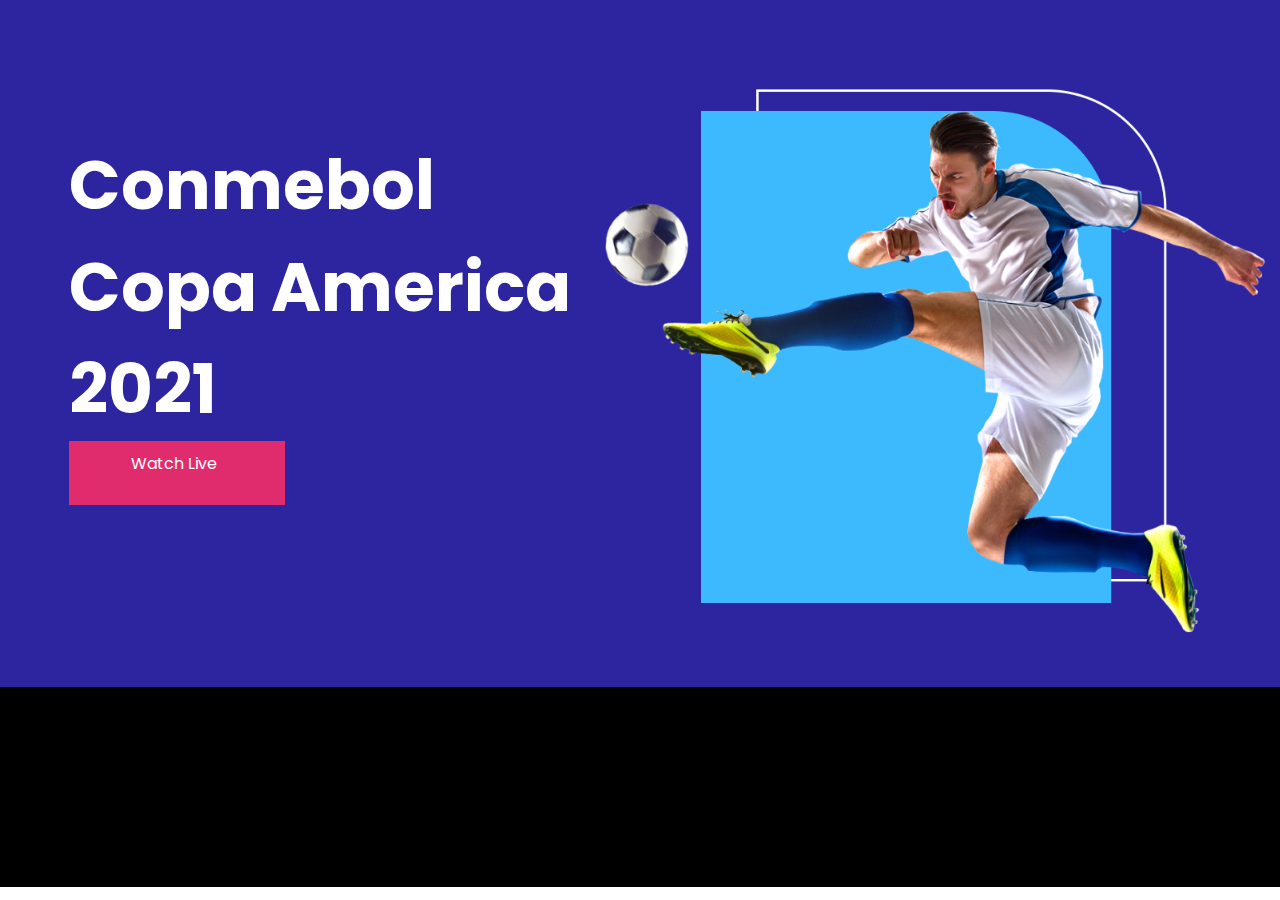
==== index.html @ 32e61357 "Header Section Completed" ====
<!DOCTYPE html>
<html lang="en">

<head>
    <meta charset="UTF-8">
    <meta http-equiv="X-UA-Compatible" content="IE=edge">
    <meta name="viewport" content="width=device-width, initial-scale=1.0">
    <title>Document</title>
    <!------------------------ 
        Link for Google Fonts
     -------------------------->
    <link rel="preconnect" href="https://fonts.googleapis.com">
    <link rel="preconnect" href="https://fonts.gstatic.com" crossorigin>
    <link href="https://fonts.googleapis.com/css2?family=Poppins:wght@500&display=swap" rel="stylesheet">

    <!---------------------------- 
        Link for Font Awsome
     ----------------------------->
    <link rel="stylesheet" href="https://cdnjs.cloudflare.com/ajax/libs/font-awesome/5.15.3/css/all.min.css"
        integrity="sha512-iBBXm8fW90+nuLcSKlbmrPcLa0OT92xO1BIsZ+ywDWZCvqsWgccV3gFoRBv0z+8dLJgyAHIhR35VZc2oM/gI1w=="
        crossorigin="anonymous" referrerpolicy="no-referrer" />

    <!---------------------------- 
        Link for CSS Style Sheet
     ----------------------------->
    <link rel="stylesheet" href="style.css">
</head>

<body>
    <!---------------------------- 
        Navbar Starts From Here
    ------------------------------->


    <!---------------------------- 
        Header Starts From Here
    ------------------------------->
    <header class="main-heading">
        <div class="container">
            <div>
                <h1 class="heading-title">Conmebol </h1>
                <h1 class="heading-title">Copa America</h1>
                <h1 class="heading-title">2021</h1>
                <div class="button">
                    <a href="#">Watch Live </a>
                    <span><i class="fas fa-arrow-right"></i></span>
                </div>
            </div>
            <div>
                <img class="heading-image" src="images/banner.png" alt="Page heading photo">
            </div>
        </div>
    </header>

    <div class="test"></div>


    <!------------------------------- 
        Card Section Starts From Here
    --------------------------------->


    <!----------------------------------- 
        Highlits Section Starts From Here
    ------------------------------------->

    <!-------------------------------------- 
        Point Table Section Starts From Here
    ---------------------------------------->

    <!-------------------------------------- 
        Gallery Section Starts From Here
    ---------------------------------------->

    <!-------------------------- 
        Footer Starts From Here
    ---------------------------->

</body>

</html>
---- style.css ----
/* --------------------------------
Common Style Part Starts From Here
--------------------------------- */
*{
    margin: 0px;
    padding: 0px;
}
body{
    font-family: 'Poppins', sans-serif;
}

/*-------------------------- 
Navbar Starts From Here
----------------------------*/


/*-------------------------- 
Header Starts From Here
----------------------------*/
.main-heading{
    background-color: #2D25A0;
    padding-top: 135px;
}

.main-heading:hover .container img{
    transform: scale(1.2);
    transition: transform 5s ease-in-out 0.2s;

}


.container{
    height: 552px;
    width: 1143px;
    margin: 0 auto;
    display: flex;
    justify-content: space-between;
}

.heading-title{
    font-size: 68px;
    font-weight: 700;
    color: white;
}

.button{
    height: 44px;
    width: 168px;
    background-color: #E02C6D;
    color: white;
    padding: 10px 24px 10px 24px;
    text-align: center;
}

.button > a {
    text-decoration: none;
    font-size: 16px;
    color:white;
    margin-right: 5px;
}

.button:hover{
    border: 2px solid white;
}

.button > span {
    color:white;
}

.heading-image{
    width: 556px;
    height: 456px;
}

.test{
    width: 1158;
    height: 200px;
    background-color: black;

}


/*----------------------------- 
Card Section Starts From Here
------------------------------*/


/*--------------------------------- 
Highlits Section Starts From Here
----------------------------------*/

/*------------------------------------ 
Point Table Section Starts From Here
-------------------------------------*/

/*------------------------------------ 
Gallery Section Starts From Here
-------------------------------------*/

/*------------------------ 
Footer Starts From Here
-------------------------*/
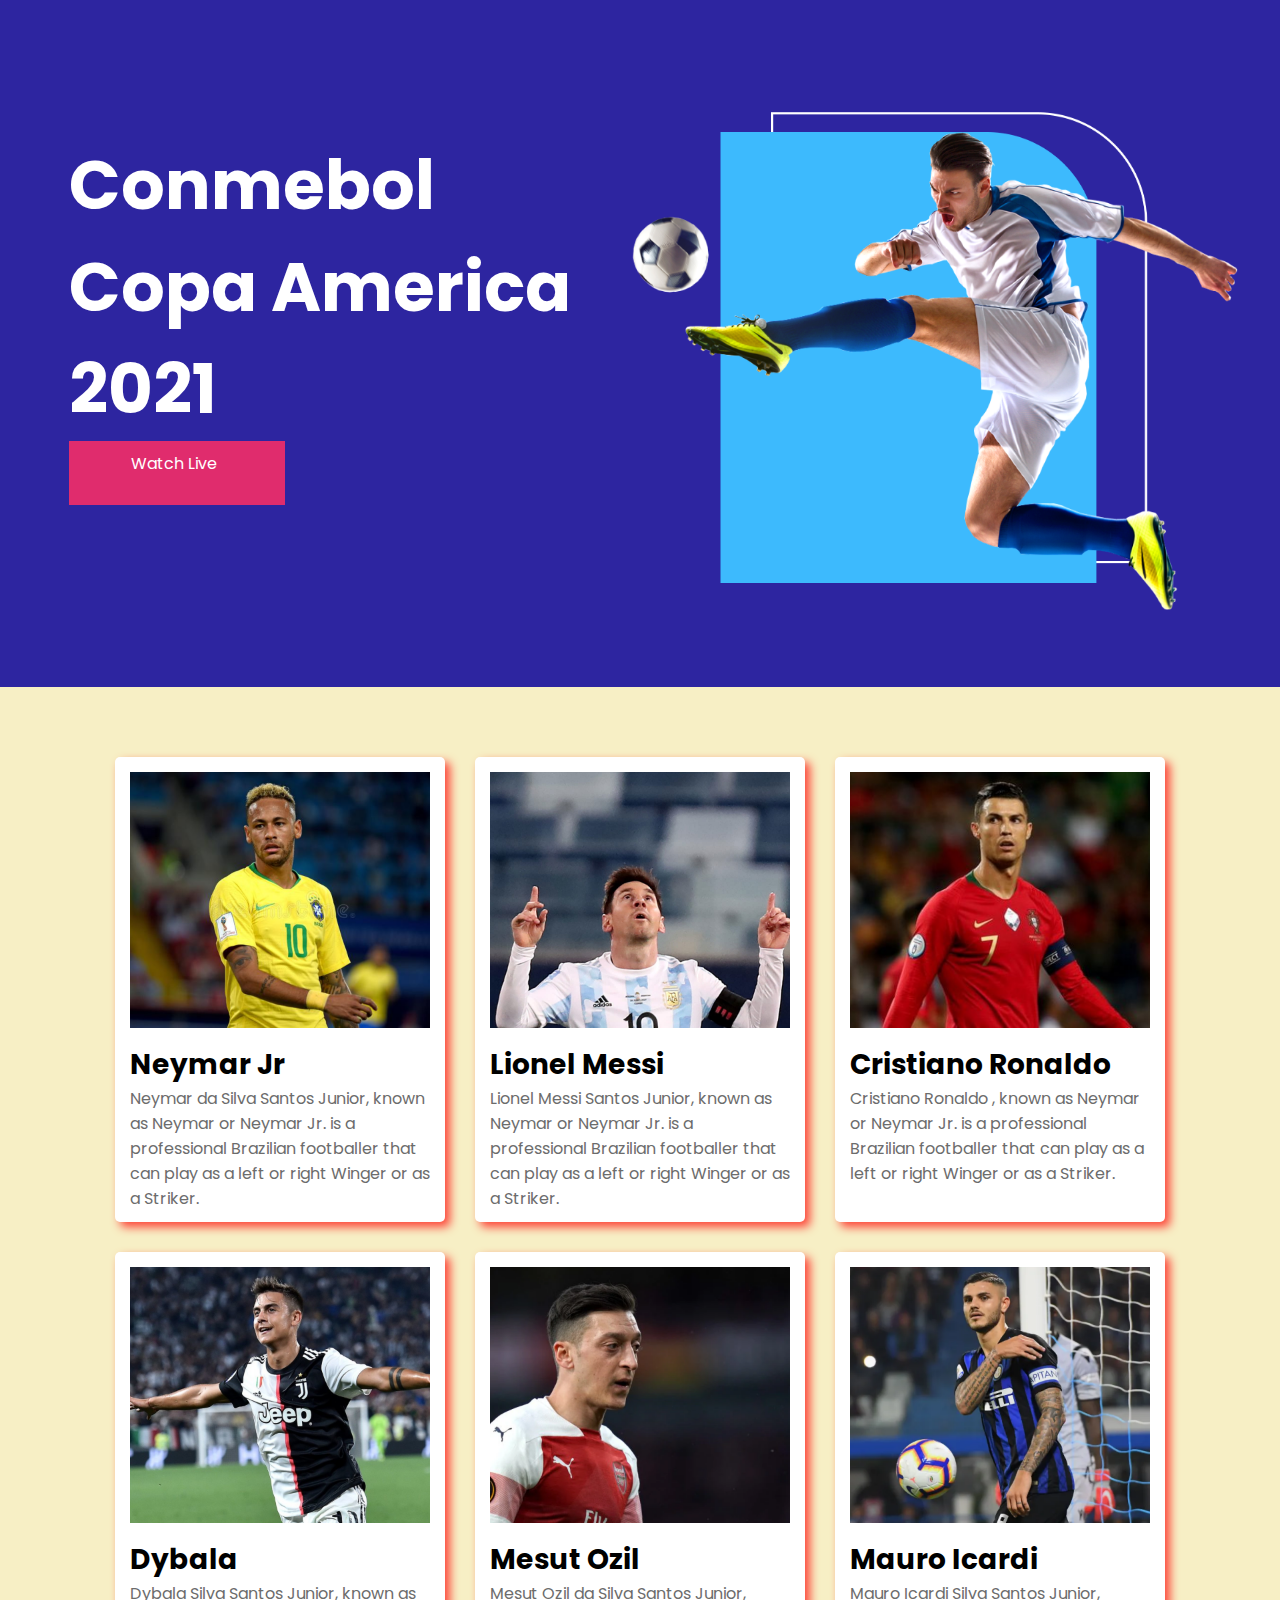
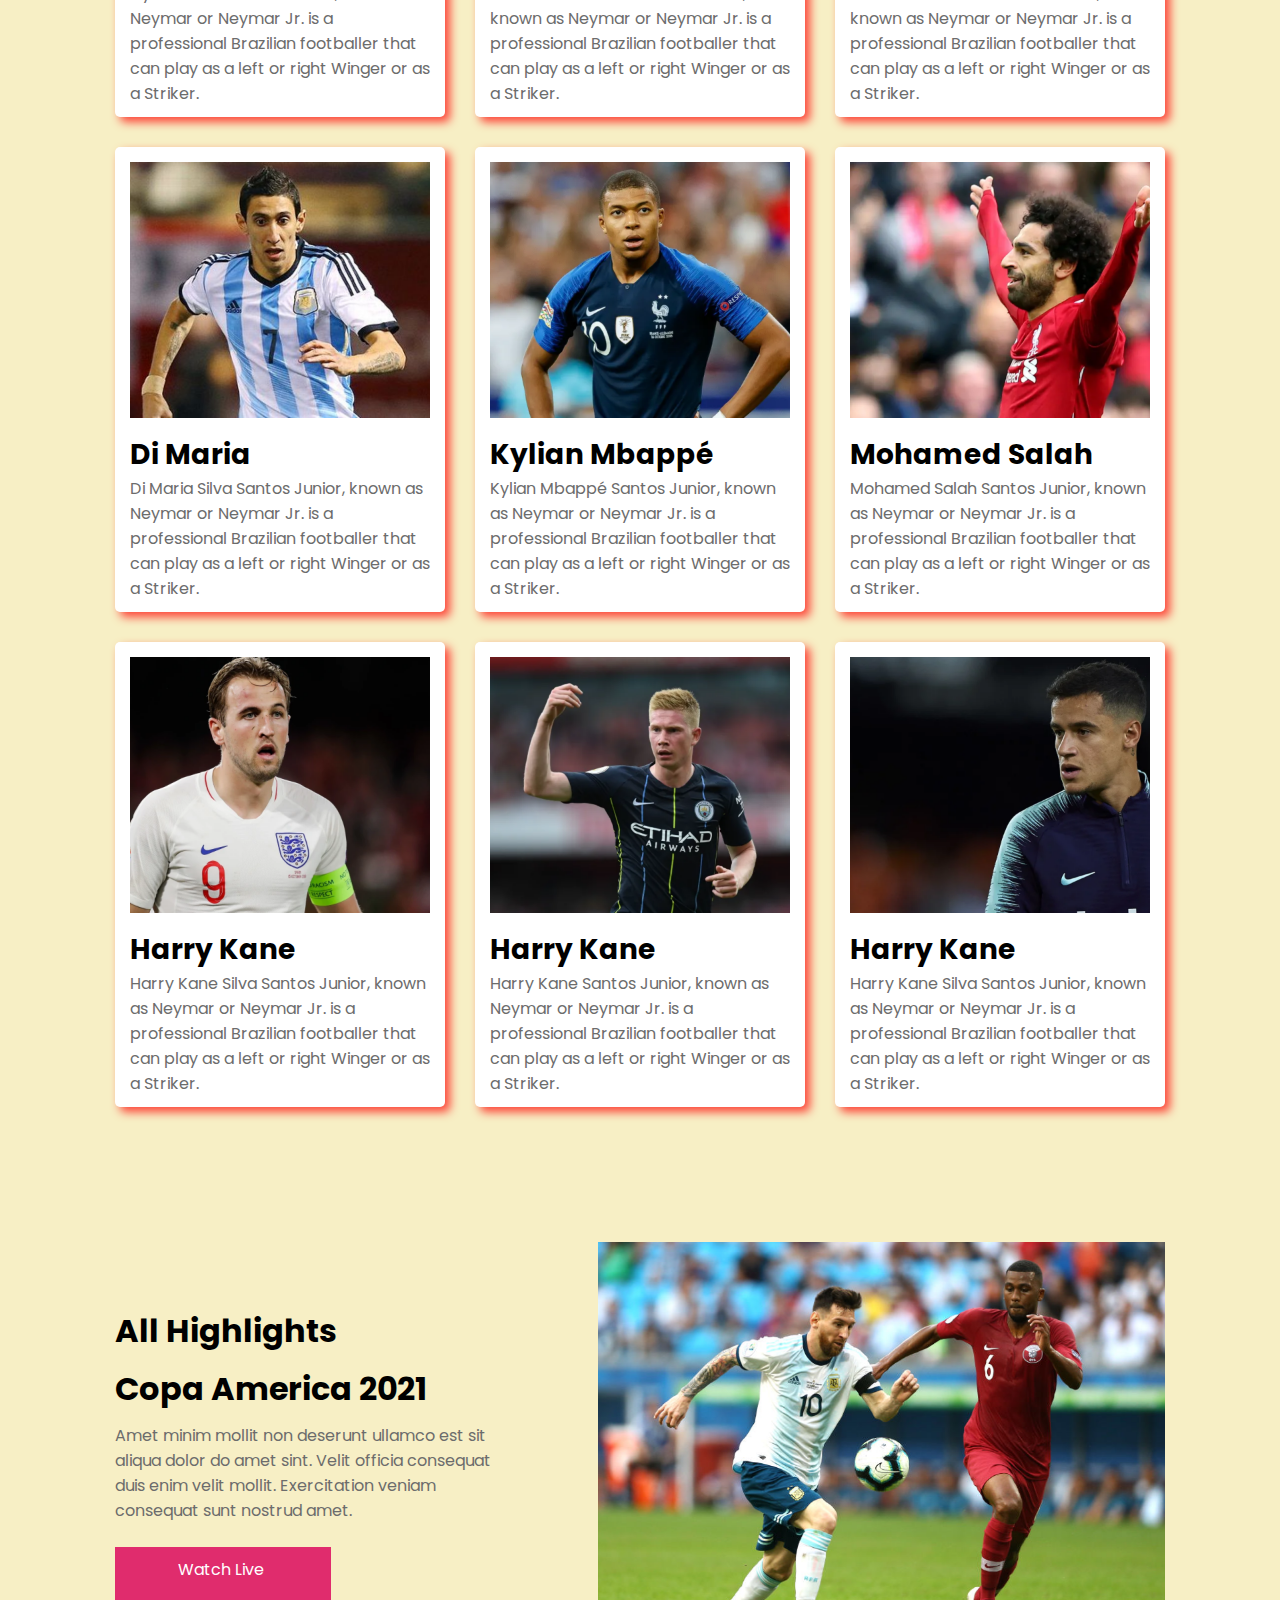
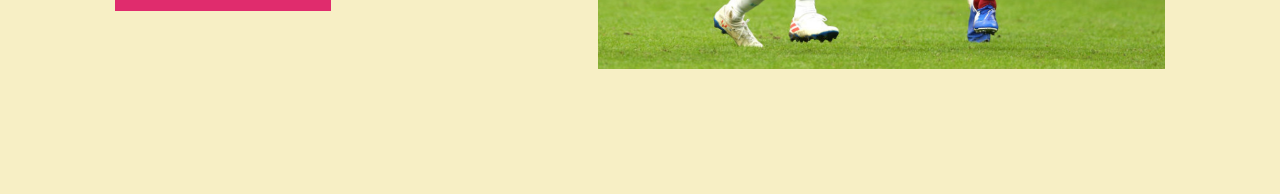
==== commit e08ceb59: "highlights section completed" ====
--- a/index.html
+++ b/index.html
@@ -58,20 +58,166 @@
     <!------------------------------- 
         Card Section Starts From Here
     --------------------------------->
-
-
-    <!----------------------------------- 
-        Highlits Section Starts From Here
-    ------------------------------------->
-
-    <!-------------------------------------- 
+    <Main>
+        <section class="cards">
+            <div class="single-card">
+                <img class="player-iamge" src="images/players/player-1.png" alt="">
+                <article class="palyer-info">
+                    <h2 class="player-name">Neymar Jr</h2>
+                    <p class="player-review"> Neymar da Silva Santos Junior, known as Neymar or Neymar Jr. is a
+                        professional Brazilian footballer that can play as a left or right Winger or as a Striker.</p>
+                </article>
+            </div>
+
+
+            <div class="single-card">
+                <img class="player-iamge" src="images/players/player-2.png" alt="">
+                <article class="palyer-info">
+                    <h2 class="player-name">Lionel Messi </h2>
+                    <p class="player-review"> Lionel Messi Santos Junior, known as Neymar or Neymar Jr. is a
+                        professional Brazilian footballer that can play as a left or right Winger or as a Striker.</p>
+                </article>
+            </div>
+
+
+            <div class="single-card">
+                <img class="player-iamge" src="images/players/player-3.png" alt="">
+                <article class="palyer-info">
+                    <h2 class="player-name">Cristiano Ronaldo </h2>
+                    <p class="player-review"> Cristiano Ronaldo
+                        , known as Neymar or Neymar Jr. is a
+                        professional Brazilian footballer that can play as a left or right Winger or as a Striker.</p>
+                </article>
+            </div>
+
+
+            <div class="single-card">
+                <img class="player-iamge" src="images/players/player-4.png" alt="">
+                <article class="palyer-info">
+                    <h2 class="player-name">Dybala</h2>
+                    <p class="player-review"> Dybala Silva Santos Junior, known as Neymar or Neymar Jr. is a
+                        professional Brazilian footballer that can play as a left or right Winger or as a Striker.</p>
+                </article>
+            </div>
+
+
+            <div class="single-card">
+                <img class="player-iamge" src="images/players/player-5.png" alt="">
+                <article class="palyer-info">
+                    <h2 class="player-name">Mesut Ozil </h2>
+                    <p class="player-review"> Mesut Ozil da Silva Santos Junior, known as Neymar or Neymar Jr. is a
+                        professional Brazilian footballer that can play as a left or right Winger or as a Striker.</p>
+                </article>
+            </div>
+
+
+            <div class="single-card">
+                <img class="player-iamge" src="images/players/player-6.png" alt="">
+                <article class="palyer-info">
+                    <h2 class="player-name">Mauro Icardi </h2>
+                    <p class="player-review"> Mauro Icardi Silva Santos Junior, known as Neymar or Neymar Jr. is a
+                        professional Brazilian footballer that can play as a left or right Winger or as a Striker.</p>
+                </article>
+            </div>
+
+
+            <div class="single-card">
+                <img class="player-iamge" src="images/players/player-7.png" alt="">
+                <article class="palyer-info">
+                    <h2 class="player-name">Di Maria</h2>
+                    <p class="player-review"> Di Maria Silva Santos Junior, known as Neymar or Neymar Jr. is a
+                        professional Brazilian footballer that can play as a left or right Winger or as a Striker.</p>
+                </article>
+            </div>
+
+
+            <div class="single-card">
+                <img class="player-iamge" src="images/players/player-8.png" alt="">
+                <article class="palyer-info">
+                    <h2 class="player-name">Kylian Mbappé </h2>
+                    <p class="player-review"> Kylian Mbappé
+                        Santos Junior, known as Neymar or Neymar Jr. is a
+                        professional Brazilian footballer that can play as a left or right Winger or as a Striker.</p>
+                </article>
+            </div>
+
+
+            <div class="single-card">
+                <img class="player-iamge" src="images/players/player-9.png" alt="">
+                <article class="palyer-info">
+                    <h2 class="player-name">Mohamed Salah</h2>
+                    <p class="player-review"> Mohamed Salah Santos Junior, known as Neymar or Neymar Jr. is a
+                        professional Brazilian footballer that can play as a left or right Winger or as a Striker.</p>
+                </article>
+            </div>
+
+
+            <div class="single-card">
+                <img class="player-iamge" src="images/players/player-10.png" alt="">
+                <article class="palyer-info">
+                    <h2 class="player-name">Harry Kane</h2>
+                    <p class="player-review"> Harry Kane Silva Santos Junior, known as Neymar or Neymar Jr. is a
+                        professional Brazilian footballer that can play as a left or right Winger or as a Striker.</p>
+                </article>
+            </div>
+
+
+            <div class="single-card">
+                <img class="player-iamge" src="images/players/player-11.png" alt="">
+                <article class="palyer-info">
+                    <h2 class="player-name">Harry Kane</h2>
+                    <p class="player-review"> Harry Kane Santos Junior, known as Neymar or Neymar Jr. is a
+                        professional Brazilian footballer that can play as a left or right Winger or as a Striker.</p>
+                </article>
+            </div>
+
+
+            <div class="single-card">
+                <img class="player-iamge" src="images/players/player-12.png" alt="">
+                <article class="palyer-info">
+                    <h2 class="player-name">Harry Kane</h2>
+                    <p class="player-review"> Harry Kane Silva Santos Junior, known as Neymar or Neymar Jr. is a
+                        professional Brazilian footballer that can play as a left or right Winger or as a Striker.</p>
+                </article>
+            </div>
+        </section>
+
+        <!----------------------------------- 
+        Highlights Section Starts From Here
+        ------------------------------------->
+        <section class="highlights">
+
+            <div class="container-2">
+                <div>
+                    <div class="highlights-left">
+                        <h1 class="title-2 title">All Highlights </h1>
+                        <h1 class="title-2">Copa America 2021</h1>
+                        <p class="highlights-text">Amet minim mollit non deserunt ullamco est sit
+                            aliqua dolor do amet sint. Velit officia consequat
+                            duis enim velit mollit. Exercitation veniam
+                            consequat sunt nostrud amet.
+                        </p>
+                    </div>
+                    <div class="btn">
+                        <a href="#">Watch Live </a>
+                        <span><i class="fas fa-arrow-right"></i></span>
+                    </div>
+                </div>
+                <div>
+                    <img class="hightlights-image" src="images/match.png" alt="Page heading photo">
+                </div>
+            </div>
+        </section>
+
+        <!-------------------------------------- 
         Point Table Section Starts From Here
     ---------------------------------------->
 
-    <!-------------------------------------- 
+        <!-------------------------------------- 
         Gallery Section Starts From Here
     ---------------------------------------->
 
+    </Main>
     <!-------------------------- 
         Footer Starts From Here
     ---------------------------->
--- a/style.css
+++ b/style.css
@@ -7,6 +7,7 @@
 }
 body{
     font-family: 'Poppins', sans-serif;
+    background-color: #f7efc5;
 }
 
 /*-------------------------- 
@@ -20,14 +21,14 @@
 .main-heading{
     background-color: #2D25A0;
     padding-top: 135px;
+    margin-bottom: 70px;
 }
 
 .main-heading:hover .container img{
-    transform: scale(1.2);
-    transition: transform 5s ease-in-out 0.2s;
+    transform: scale(1.1);
+    transition: transform 3s ease-in-out 0.2s;
 
 }
-
 
 .container{
     height: 552px;
@@ -72,22 +73,110 @@
     height: 456px;
 }
 
-.test{
-    width: 1158;
-    height: 200px;
-    background-color: black;
-
-}
-
 
 /*----------------------------- 
 Card Section Starts From Here
 ------------------------------*/
+.cards{
+    width: 1050px;
+    margin: 0 auto;
+    display: grid;
+    grid-template-columns: 1fr 1fr 1fr;
+    grid-row-gap: 30px;
+    grid-column-gap: 30px;
+}
+
+.single-card{
+    width: 300px;
+    height: 435px;
+    padding:15px;
+    background-color: white;
+    border-radius: 5px;
+    box-shadow: 5px 5px 10px rgba(255, 0, 0, 0.719);
+    display: flex;
+    flex-direction: column;
+}
+
+/* .single-card:hover .single-card{
+    border: 1px solid red; */
+}
+.player-iamge{
+    width: 300px;
+    height: 256px;
+}
+
+.player-name{
+    font-weight: 700px;
+    font-size: 28px;
+    margin-top: 16px;
+    text-align: justify;
+}
+
+.palyer-info{
+    height: 160px;
+    width: 300px;
+}
+
+.player-review{
+    font-weight: 400px;
+    color: #6C6C6C;
+}
+
+/*--------------------------------- 
+Highlights Section Starts From Here
+----------------------------------*/
 
 
-/*--------------------------------- 
-Highlits Section Starts From Here
-----------------------------------*/
+.container-2{
+    padding-top: 135px;
+    height: 552px;
+    width: 1050px;
+    margin: 0 auto;
+    display: flex;
+    justify-content: space-between;
+}
+
+.highlights-left > h1 {
+    display:flex;
+    flex-direction: column;
+    font-weight: 700;
+    font-size: 48;
+    margin-bottom: 10px;
+}
+
+.title{
+    margin-top: 65px;
+}
+
+.highlights-text{
+    width: 384px;
+    margin-bottom: 20px;
+    margin-bottom: 24px;
+    color: #6C6C6C;
+    font-weight: 400px;
+
+}
+
+.btn{
+    height: 44px;
+    width: 168px;
+    background-color: #E02C6D;
+    color: white;
+    padding: 10px 24px 10px 24px;
+    text-align: center;
+}
+
+.btn > a {
+    text-decoration: none;
+    font-size: 16px;
+    color:white;
+    margin-right: 5px;
+}
+.hightlights-image {
+    width: 567px;
+    height: 427;
+}
+
 
 /*------------------------------------ 
 Point Table Section Starts From Here
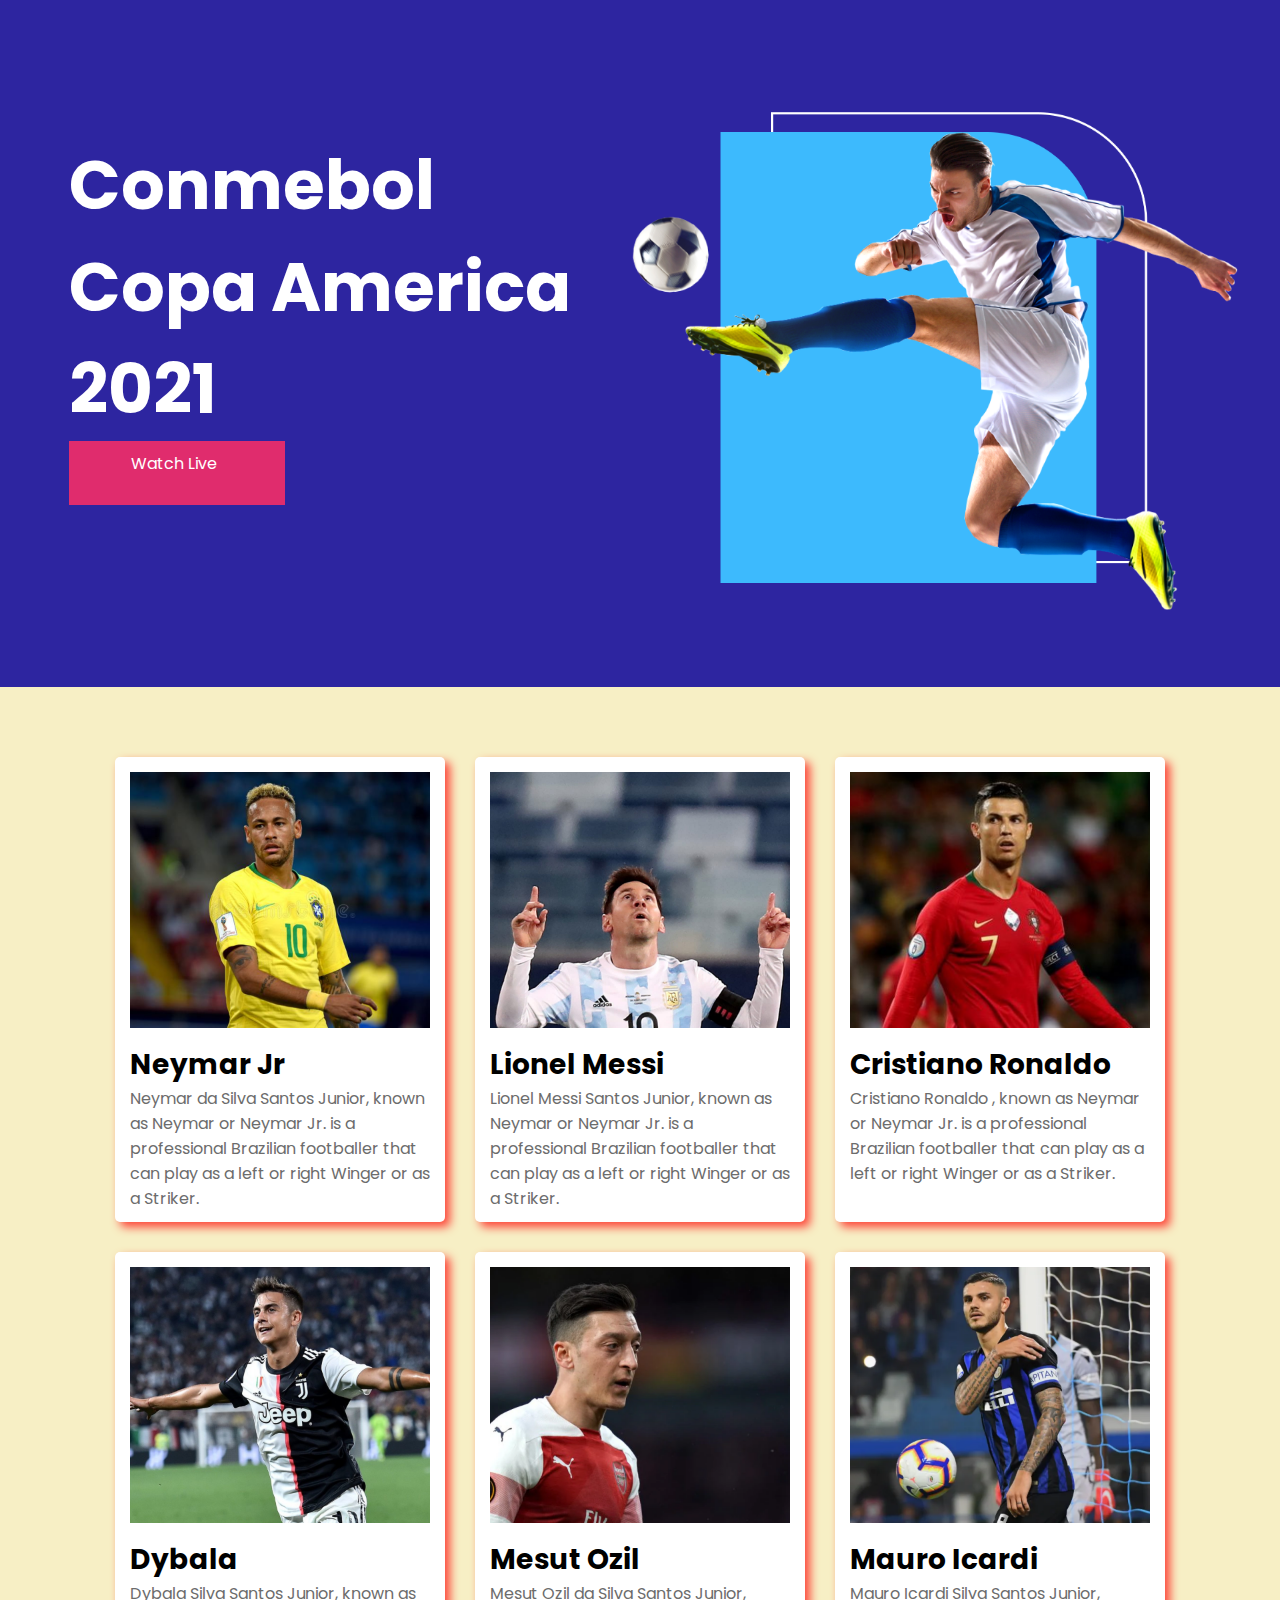
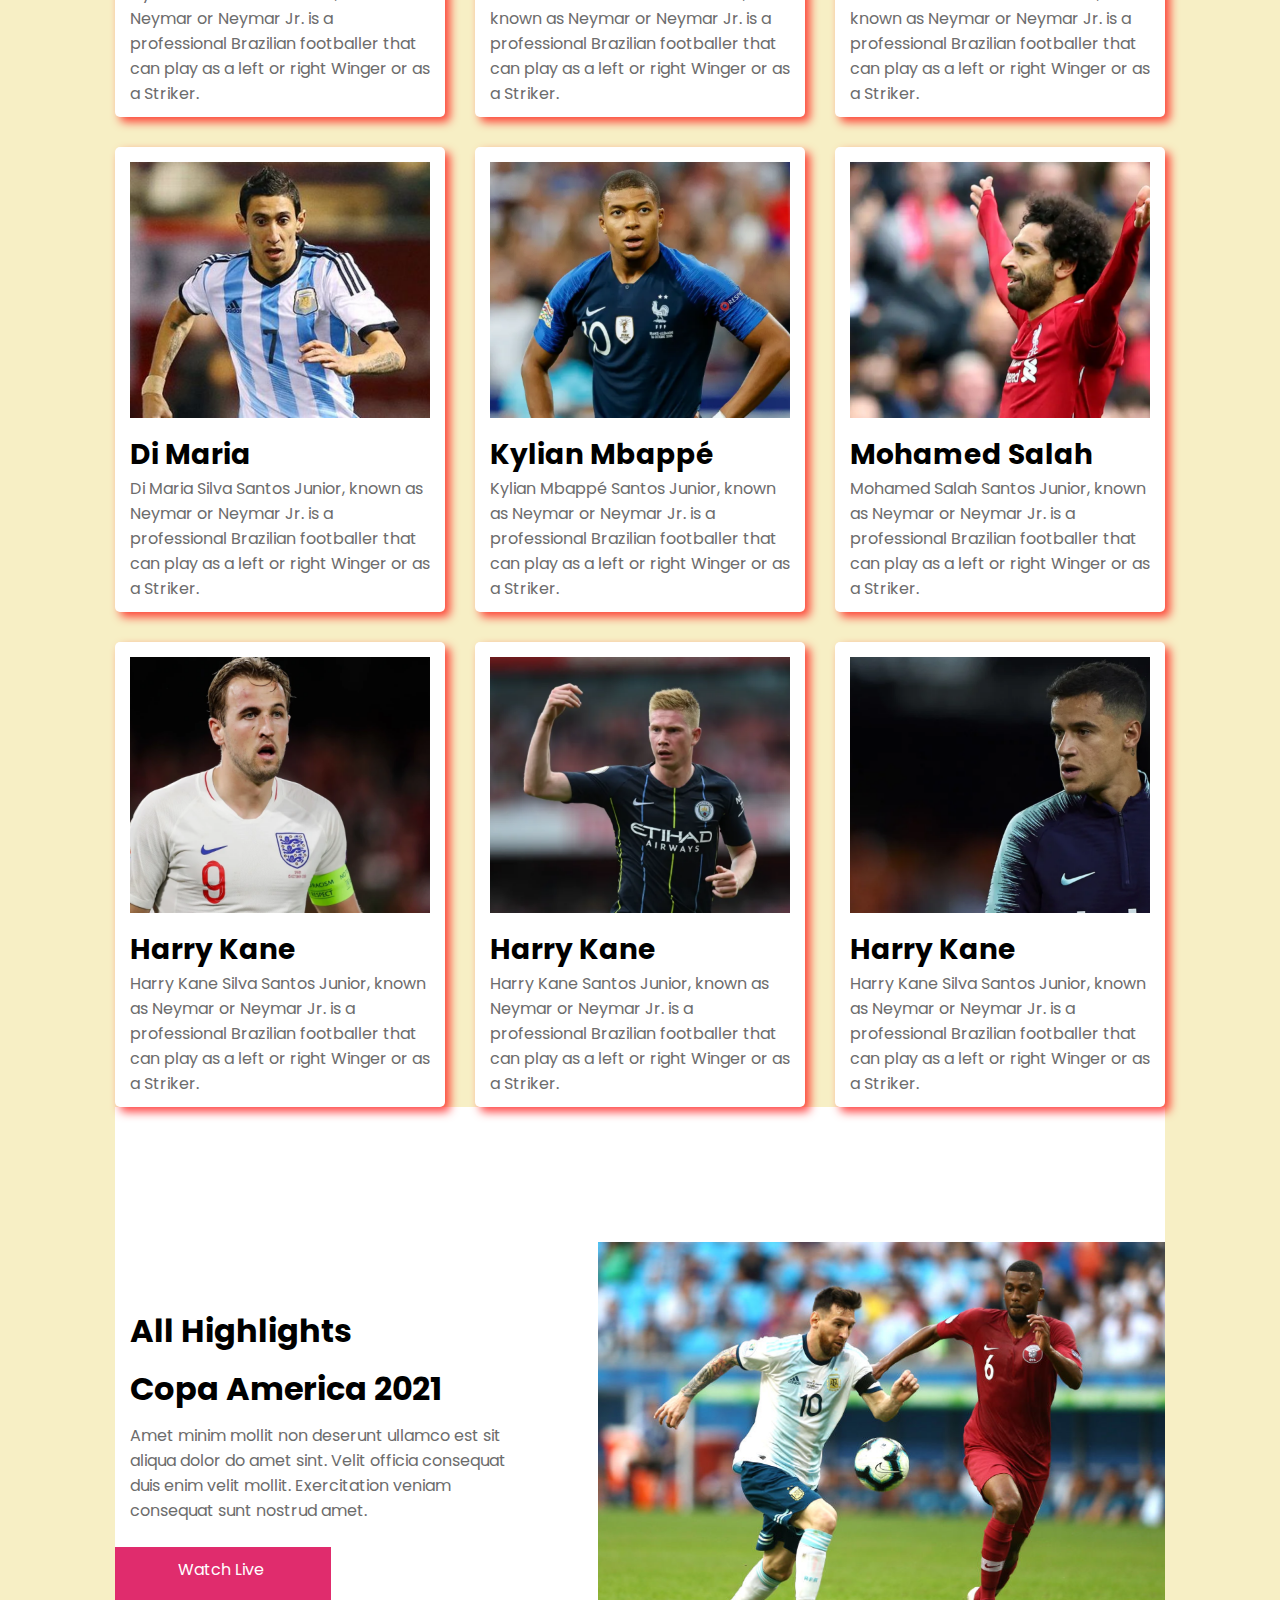
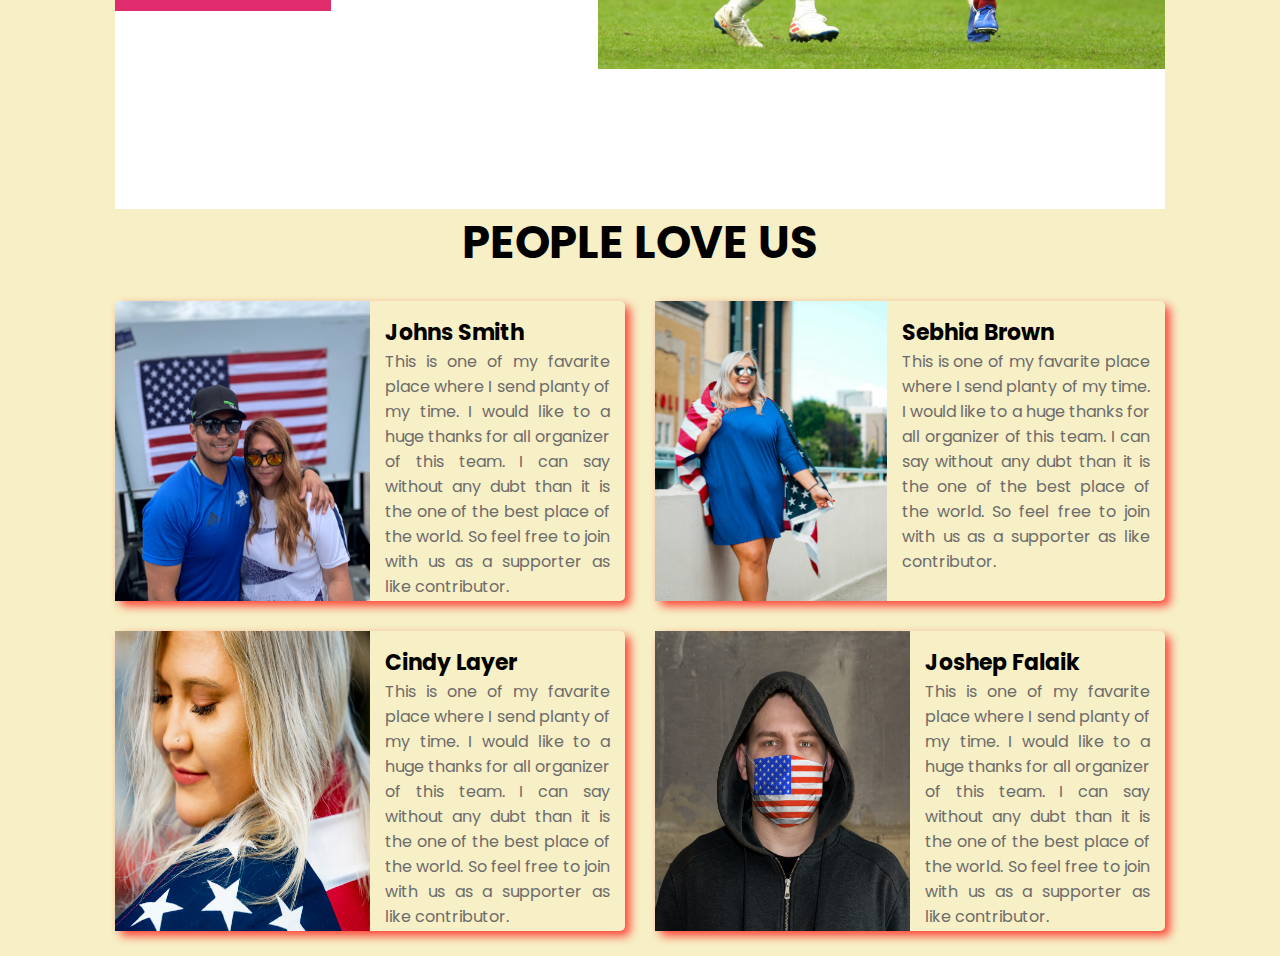
==== commit b96ba0b4: "Basic part completed" ====
--- a/index.html
+++ b/index.html
@@ -210,12 +210,69 @@
         </section>
 
         <!-------------------------------------- 
-        Point Table Section Starts From Here
-    ---------------------------------------->
+        Testimonial Section Starts From Here
+        ---------------------------------------->
+        <header>
+            <h1 class="meet">PEOPLE LOVE US</h1>
+        </header>
+
+        <section class="testimonial">
+            <div class="container-3">
+                <img src="images/testimonal/meet-1.jpg" alt="">
+                <div class="testi-info">
+                    <h1 class="testi-name">Johns Smith</h1>
+                    <p class="testi-about"> This is one of my favarite place where I send planty of my time. I would
+                        like to a huge thanks for all organizer of this team. I can say without any dubt than it is the
+                        one of the best place of the world. So feel free to join with us as a supporter as like
+                        contributor. </p>
+                </div>
+            </div>
+
+            <div class="container-3">
+                <img src="images/testimonal/meet-2.jpg" alt="">
+                <div class="testi-info">
+                    <h1 class="testi-name">Sebhia Brown</h1>
+                    <p class="testi-about"> This is one of my favarite place where I send planty of my time. I would
+                        like to a huge thanks for all organizer of this team. I can say without any dubt than it is the
+                        one of the best place of the world. So feel free to join with us as a supporter as like
+                        contributor. </p>
+                </div>
+            </div>
+
+            <div class="container-3">
+                <img src="images/testimonal/meet-3.jpg" alt="">
+                <div class="testi-info">
+                    <h1 class="testi-name">Cindy Layer</h1>
+                    <p class="testi-about"> This is one of my favarite place where I send planty of my time. I would
+                        like to a huge thanks for all organizer of this team. I can say without any dubt than it is the
+                        one of the best place of the world. So feel free to join with us as a supporter as like
+                        contributor. </p>
+                </div>
+            </div>
+
+            <div class="container-3">
+                <img src="images/testimonal/meet-4.jpg" alt="">
+                <div class="testi-info">
+                    <h1 class="testi-name">Joshep Falaik</h1>
+                    <p class="testi-about"> This is one of my favarite place where I send planty of my time. I would
+                        like to a huge thanks for all organizer of this team. I can say without any dubt than it is the
+                        one of the best place of the world. So feel free to join with us as a supporter as like
+                        contributor. </p>
+                </div>
+            </div>
+        </section>
+
 
         <!-------------------------------------- 
         Gallery Section Starts From Here
-    ---------------------------------------->
+        ---------------------------------------->
+        <section class="gallery">
+            <div>
+                <img src="" alt="">
+            </div>
+        </section>
+
+
 
     </Main>
     <!-------------------------- 
--- a/style.css
+++ b/style.css
@@ -129,13 +129,17 @@
 
 .container-2{
     padding-top: 135px;
-    height: 552px;
     width: 1050px;
+    height: 567px;
     margin: 0 auto;
     display: flex;
     justify-content: space-between;
-}
-
+    background-color: white;
+}
+
+.highlights-left {
+    padding-left:15px;
+}
 .highlights-left > h1 {
     display:flex;
     flex-direction: column;
@@ -179,8 +183,57 @@
 
 
 /*------------------------------------ 
-Point Table Section Starts From Here
+Testimonial Section Starts From Here
 -------------------------------------*/
+
+.testimonial{
+    display: grid;
+    grid-template-columns: 1fr 1fr;
+    grid-row-gap: 30px;
+    grid-column-gap: 30px;
+    width: 1050px;
+    margin: 0 auto;
+}
+
+.meet{
+    font-size: 45px;
+    font-weight: 700;
+    padding-bottom: 24px;
+    text-align: center;
+}
+
+.container-3{
+    width: 510px;
+    height: 300px;
+    display: flex;
+    /* background-color: white; */
+    border-radius: 5px;
+    box-shadow: 5px 5px 10px rgba(255, 0, 0, 0.719);
+}
+
+.container-3 > img{
+    width: 255px;
+    height: 300px;
+}
+
+.testi-name{
+    font-size: 22px;
+    font-weight: 700;
+}
+
+.testi-info{
+    margin-left:15px;
+    margin-top: 15px;
+    padding-right: 15px;
+    overflow: hidden;
+}
+
+.testi-about{
+    font-size:16px;
+    color: #6C6C6C;
+    text-align: justify;
+
+}
 
 /*------------------------------------ 
 Gallery Section Starts From Here
@@ -190,3 +243,4 @@
 Footer Starts From Here
 -------------------------*/
 
+
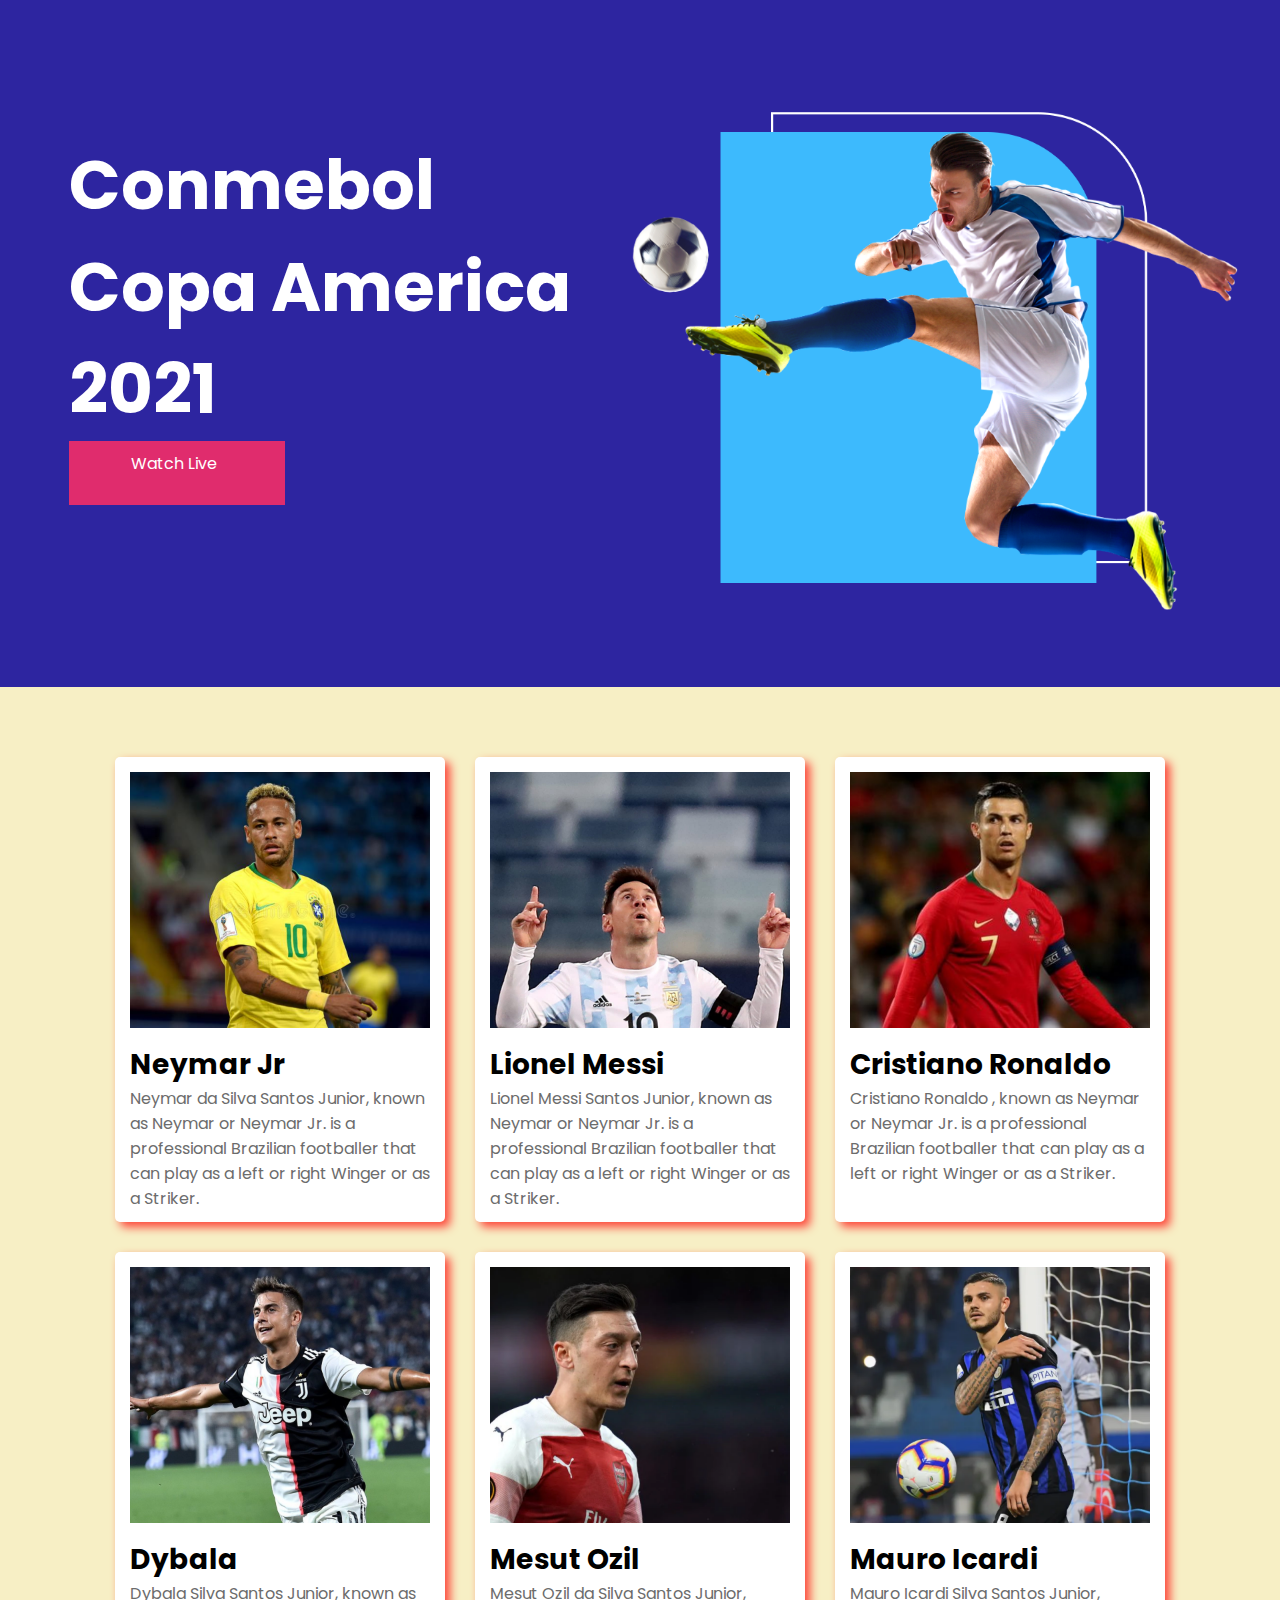
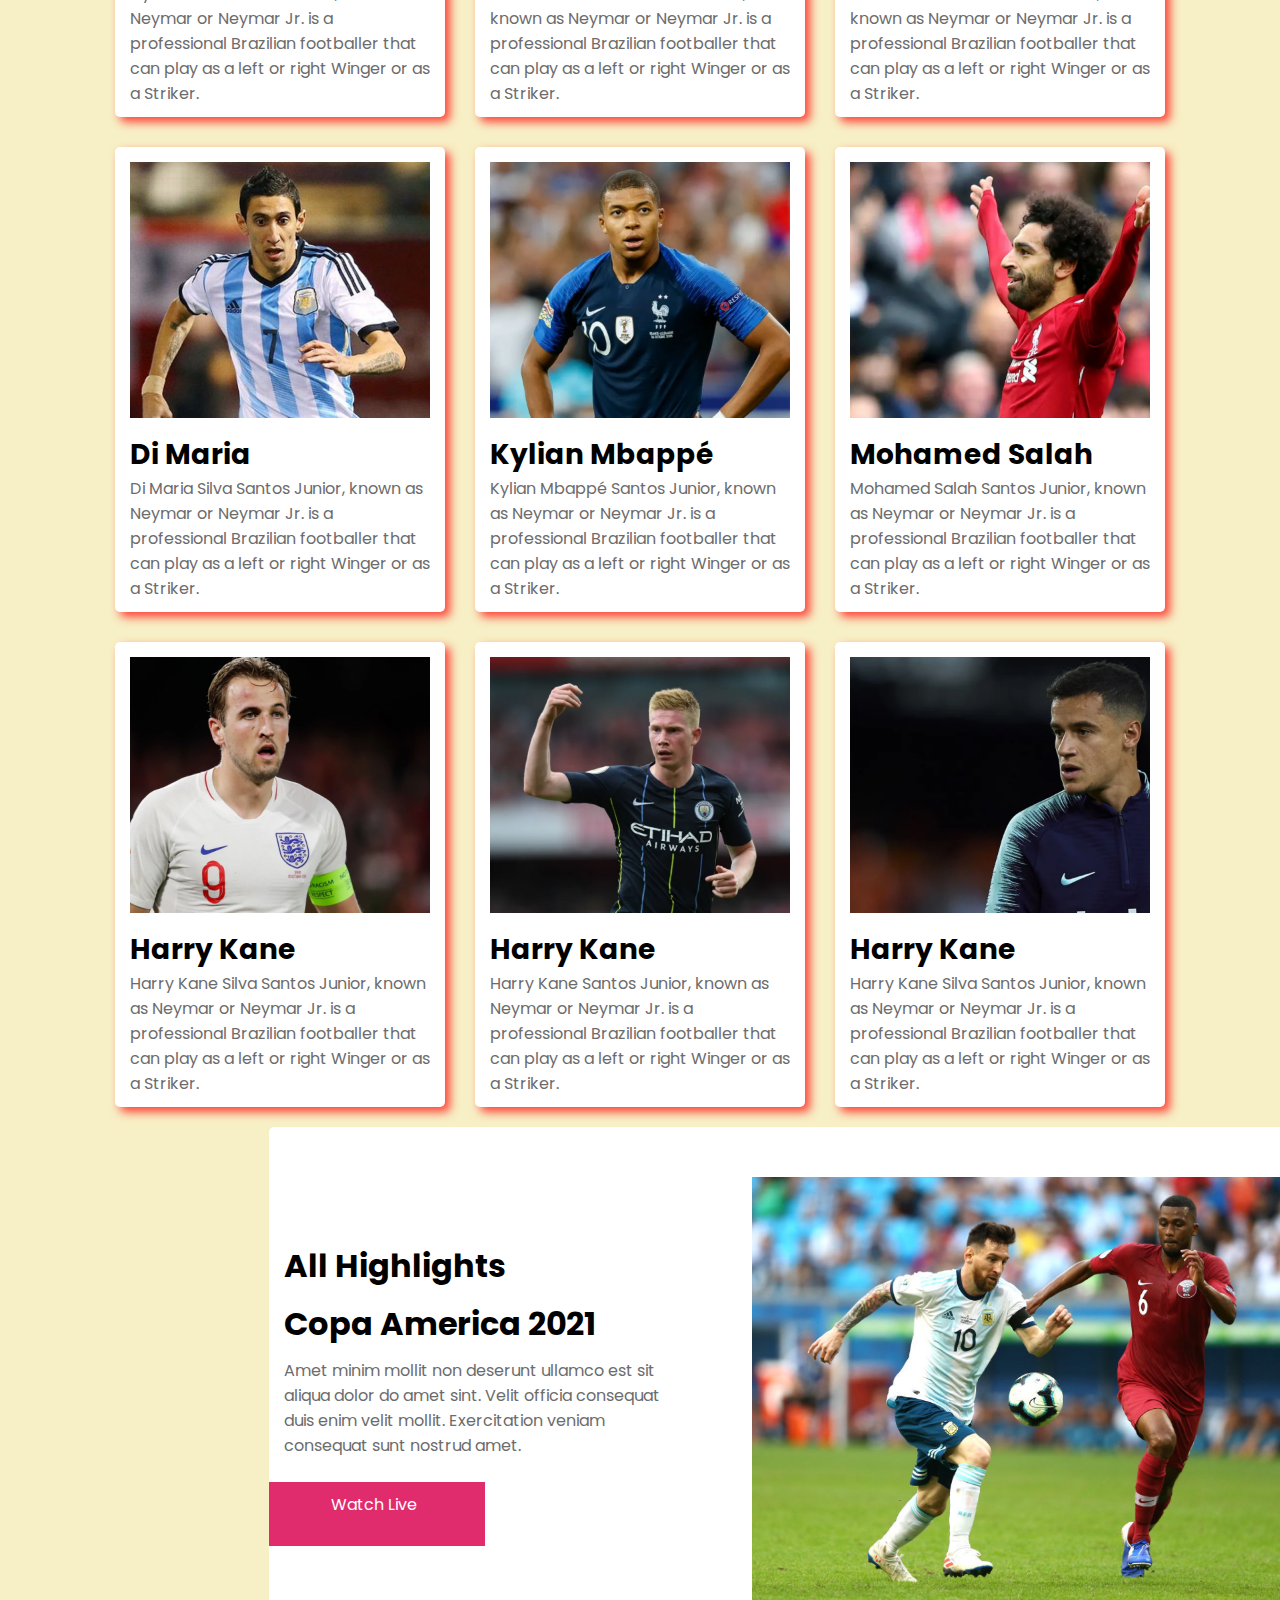
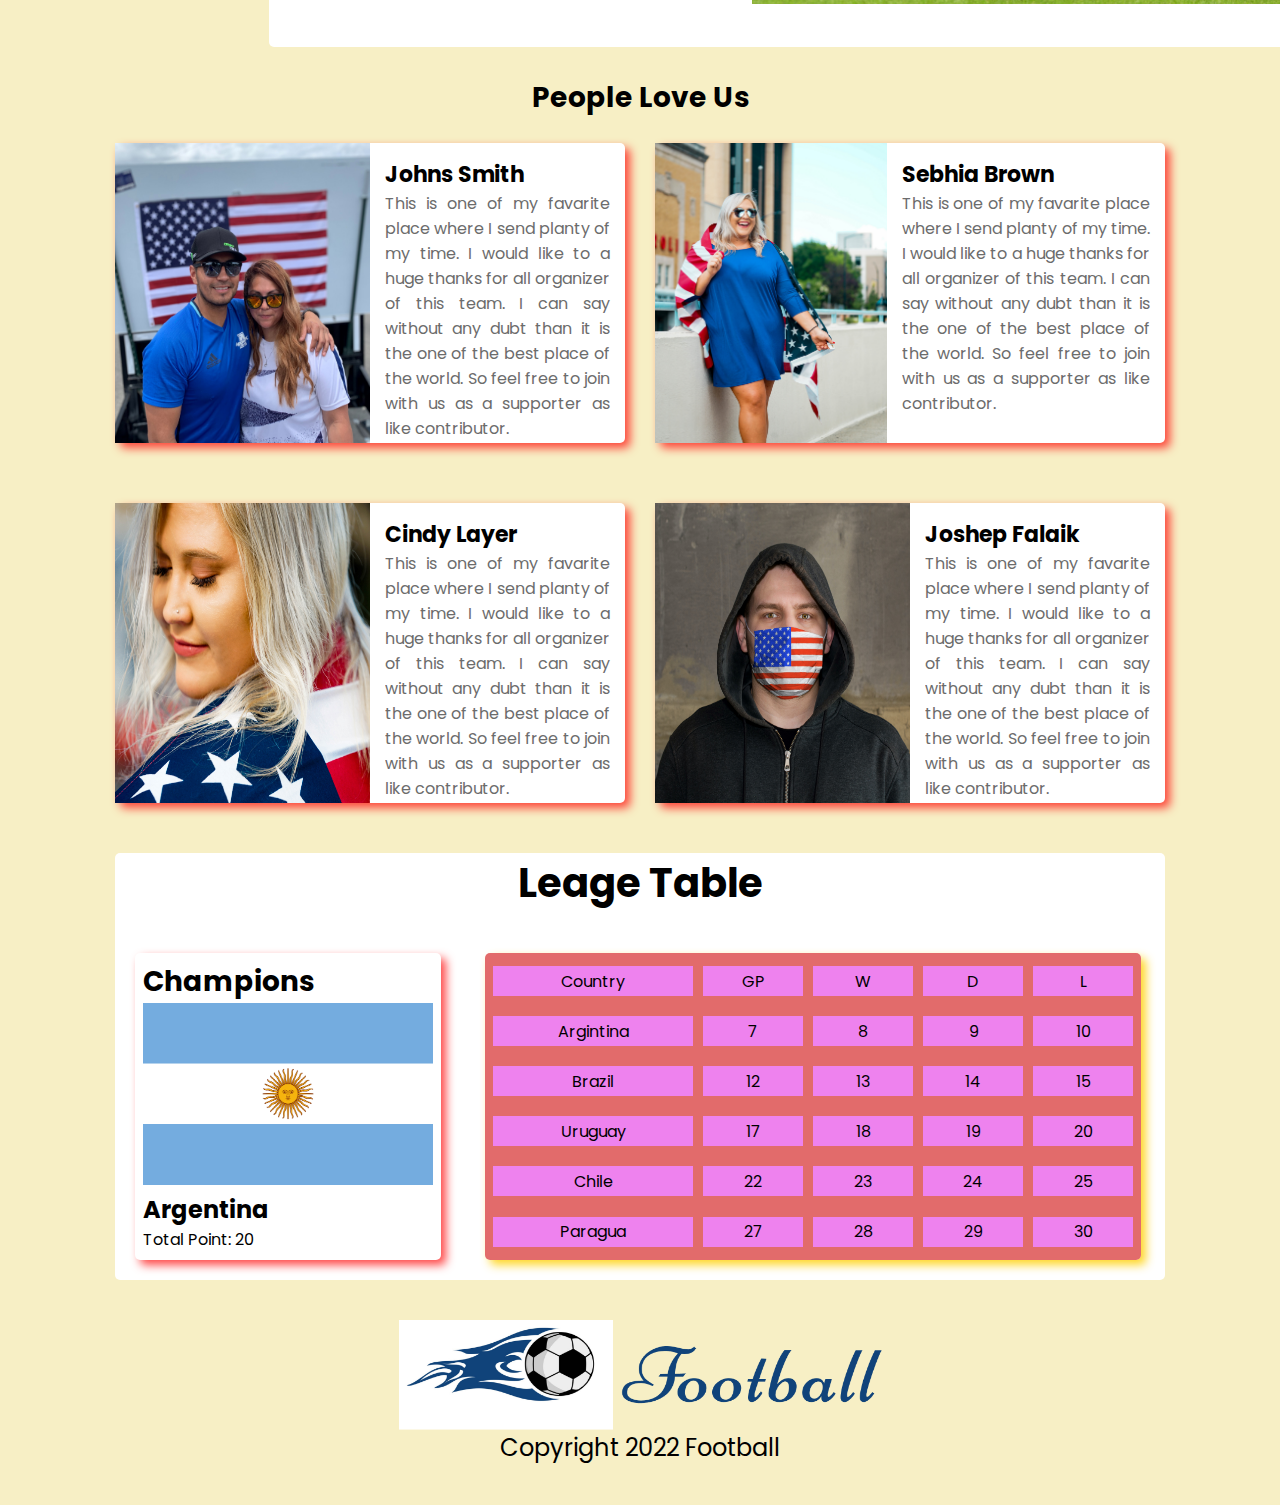
==== commit 0ef719a9: "80% done" ====
--- a/index.html
+++ b/index.html
@@ -186,7 +186,6 @@
         Highlights Section Starts From Here
         ------------------------------------->
         <section class="highlights">
-
             <div class="container-2">
                 <div>
                     <div class="highlights-left">
@@ -213,7 +212,7 @@
         Testimonial Section Starts From Here
         ---------------------------------------->
         <header>
-            <h1 class="meet">PEOPLE LOVE US</h1>
+            <h1 class="meet">People Love Us</h1>
         </header>
 
         <section class="testimonial">
@@ -264,21 +263,128 @@
 
 
         <!-------------------------------------- 
-        Gallery Section Starts From Here
+        Point Table Section Starts From Here
         ---------------------------------------->
         <section class="gallery">
-            <div>
-                <img src="" alt="">
+            <h1 class="section-hading-4"> Leage Table </h1>
+            <div class="last-grid">
+                <div class="winner">
+                    <h1 class="winner-1"> Champions</h1>
+                    <img class="flag" src="images/flag.png" alt="">
+                    <h2 class="c-name">Argentina</h2>
+                    <p class="point"> Total Point: 20 </p>
+                </div>
+
+                <div class="point-table">
+                    <div class="point-table-value">
+                        <P class="value"> Country </P>
+                    </div>
+                    <div class="point-table-value">
+                        <P class="value"> GP</P>
+                    </div>
+                    <div class="point-table-value">
+                        <P class="value"> W </P>
+                    </div>
+                    <div class="point-table-value">
+                        <P class="value"> D</P>
+                    </div>
+                    <div class="point-table-value">
+                        <P class="value"> L </P>
+                    </div>
+                    <div class="point-table-value">
+                        <P class="value"> Argintina</P>
+                    </div>
+                    <div class="point-table-value">
+                        <P class="value">7 </P>
+                    </div>
+                    <div class="point-table-value">
+                        <P class="value">8 </P>
+                    </div>
+                    <div class="point-table-value">
+                        <P class="value">9 </P>
+                    </div>
+                    <div class="point-table-value">
+                        <P class="value">10 </P>
+                    </div>
+                    <div class="point-table-value">
+                        <P class="value"> Brazil </P>
+                    </div>
+                    <div class="point-table-value">
+                        <P class="value">12 </P>
+                    </div>
+                    <div class="point-table-value">
+                        <P class="value">13 </P>
+                    </div>
+                    <div class="point-table-value">
+                        <P class="value">14 </P>
+                    </div>
+                    <div class="point-table-value">
+                        <P class="value">15 </P>
+                    </div>
+                    <div class="point-table-value">
+                        <P class="value"> Uruguay </P>
+                    </div>
+                    <div class="point-table-value">
+                        <P class="value">17 </P>
+                    </div>
+                    <div class="point-table-value">
+                        <P class="value">18 </P>
+                    </div>
+                    <div class="point-table-value">
+                        <P class="value">19 </P>
+                    </div>
+                    <div class="point-table-value">
+                        <P class="value">20 </P>
+                    </div>
+                    <div class="point-table-value">
+                        <P class="value">Chile</P>
+                    </div>
+                    <div class="point-table-value">
+                        <P class="value"> 22</P>
+                    </div>
+                    <div class="point-table-value">
+                        <P class="value"> 23</P>
+                    </div>
+                    <div class="point-table-value">
+                        <P class="value"> 24</P>
+                    </div>
+                    <div class="point-table-value">
+                        <P class="value"> 25 </P>
+                    </div>
+                    <div class="point-table-value">
+                        <P class="value"> Paragua </P>
+                    </div>
+                    <div class="point-table-value">
+                        <P class="value"> 27 </P>
+                    </div>
+                    <div class="point-table-value">
+                        <P class="value"> 28 </P>
+                    </div>
+                    <div class="point-table-value">
+                        <P class="value">29 </P>
+                    </div>
+                    <div class="point-table-value">
+                        <P class="value"> 30 </P>
+                    </div>
+                </div>
             </div>
         </section>
-
-
-
     </Main>
     <!-------------------------- 
         Footer Starts From Here
     ---------------------------->
 
+    <footer class="main-footer">
+        <img src="images/Logo.png" alt="">
+        <div class="socila-media-icon">
+            <i class="fab fa-instagram-square"></i>
+            <i class="fab fa-facebook-square"></i>
+            <i class="fab fa-whatsapp-square"></i>
+            <i class="fab fa-youtube"></i>
+            <i class="fab fa-pinterest-square"></i>
+        </div>
+        <p class="Copy-right">Copyright <span><i class="far fa-copyright"></i></span> 2022 Football</p>
+    </footer>
 </body>
 
 </html>--- a/style.css
+++ b/style.css
@@ -23,13 +23,10 @@
     padding-top: 135px;
     margin-bottom: 70px;
 }
-
 .main-heading:hover .container img{
     transform: scale(1.1);
     transition: transform 3s ease-in-out 0.2s;
-
-}
-
+}
 .container{
     height: 552px;
     width: 1143px;
@@ -37,13 +34,11 @@
     display: flex;
     justify-content: space-between;
 }
-
 .heading-title{
     font-size: 68px;
     font-weight: 700;
     color: white;
 }
-
 .button{
     height: 44px;
     width: 168px;
@@ -52,27 +47,22 @@
     padding: 10px 24px 10px 24px;
     text-align: center;
 }
-
 .button > a {
     text-decoration: none;
     font-size: 16px;
     color:white;
     margin-right: 5px;
 }
-
 .button:hover{
     border: 2px solid white;
 }
-
 .button > span {
     color:white;
 }
-
 .heading-image{
     width: 556px;
     height: 456px;
 }
-
 
 /*----------------------------- 
 Card Section Starts From Here
@@ -85,7 +75,6 @@
     grid-row-gap: 30px;
     grid-column-gap: 30px;
 }
-
 .single-card{
     width: 300px;
     height: 435px;
@@ -96,7 +85,6 @@
     display: flex;
     flex-direction: column;
 }
-
 /* .single-card:hover .single-card{
     border: 1px solid red; */
 }
@@ -104,39 +92,34 @@
     width: 300px;
     height: 256px;
 }
-
 .player-name{
     font-weight: 700px;
     font-size: 28px;
     margin-top: 16px;
     text-align: justify;
 }
-
 .palyer-info{
     height: 160px;
     width: 300px;
 }
-
 .player-review{
     font-weight: 400px;
     color: #6C6C6C;
 }
-
 /*--------------------------------- 
 Highlights Section Starts From Here
 ----------------------------------*/
-
-
 .container-2{
-    padding-top: 135px;
+    margin-top: 20px;
+    padding-top: 50px;
     width: 1050px;
-    height: 567px;
-    margin: 0 auto;
+    height: 470px;
+    margin-left: 21%;
     display: flex;
     justify-content: space-between;
     background-color: white;
-}
-
+    border-radius: 5px;
+}
 .highlights-left {
     padding-left:15px;
 }
@@ -147,20 +130,16 @@
     font-size: 48;
     margin-bottom: 10px;
 }
-
 .title{
     margin-top: 65px;
 }
-
 .highlights-text{
     width: 384px;
     margin-bottom: 20px;
     margin-bottom: 24px;
     color: #6C6C6C;
     font-weight: 400px;
-
-}
-
+}
 .btn{
     height: 44px;
     width: 168px;
@@ -169,7 +148,6 @@
     padding: 10px 24px 10px 24px;
     text-align: center;
 }
-
 .btn > a {
     text-decoration: none;
     font-size: 16px;
@@ -181,11 +159,9 @@
     height: 427;
 }
 
-
 /*------------------------------------ 
 Testimonial Section Starts From Here
 -------------------------------------*/
-
 .testimonial{
     display: grid;
     grid-template-columns: 1fr 1fr;
@@ -194,53 +170,184 @@
     width: 1050px;
     margin: 0 auto;
 }
-
 .meet{
-    font-size: 45px;
+    margin-top: 30px;
+    font-size: 28px;
     font-weight: 700;
     padding-bottom: 24px;
     text-align: center;
 }
-
 .container-3{
     width: 510px;
     height: 300px;
     display: flex;
-    /* background-color: white; */
+    background-color: white;
     border-radius: 5px;
     box-shadow: 5px 5px 10px rgba(255, 0, 0, 0.719);
-}
-
+    margin-bottom: 30px;
+}
 .container-3 > img{
     width: 255px;
     height: 300px;
 }
-
 .testi-name{
     font-size: 22px;
     font-weight: 700;
 }
-
 .testi-info{
     margin-left:15px;
     margin-top: 15px;
     padding-right: 15px;
     overflow: hidden;
 }
-
 .testi-about{
     font-size:16px;
     color: #6C6C6C;
     text-align: justify;
-
 }
 
 /*------------------------------------ 
-Gallery Section Starts From Here
+Point table Section Starts From Here
 -------------------------------------*/
+.gallery {
+    width: 1050px;
+    background-color: white;
+    margin: 0 auto;
+    justify-content: space-between;
+    border-radius: 5px;
+}
+.section-hading-4 {
+    font-size: 40px;
+    font-weight: 700;
+    margin: 20px;
+    text-align: center;
+}
+.last-grid{
+    display: grid;
+    grid-template-columns: 1fr 2fr;
+}
+.winner{
+    width: 290px;
+    hight:auto;
+    padding: 8px;
+    margin:20px;
+    border-radius: 5px;
+    box-shadow: 5px 5px 10px rgba(255, 0, 0, 0.719);
+}
+.winner h1{
+    font-size: 28px;
+    font-weight: bold;
+}
+.winner p{
+    font-size: 16px;
+}
+.flag{
+    width: inherit;
+    padding-right: 15px;
+}
+.point-table{
+    width: 640px;
+    height: auto;
+    display: grid;
+    grid-template-columns: 2fr 1fr 1fr 1fr 1fr;
+    grid-column-gap: 10px;
+    grid-row-gap: 10px;
+    background-color:rgba(218, 64, 64, 0.774);
+    margin:20px;
+    padding: 8px;
+    align-items: center;
+    border-radius: 5px;
+    box-shadow: 5px 5px 10px rgba(255, 208, 0, 0.849);
+}
+.point-table-value{
+    display: flex;
+    justify-content: center;
+    align-items: center;
+    height: 30px;
+    background-color: violet;
+}
+.value{
+font-size: 16px;
+}
 
 /*------------------------ 
 Footer Starts From Here
 -------------------------*/
-
-
+.main-footer{
+    margin: 40px;
+    display: flex;
+    flex-direction: column;
+    align-items: center;
+}
+.main-footer img{
+    width: 483px;
+    height: 110px;
+}
+.socila-media-icon {
+    color: #2e4694;
+    font-size: 45px;
+    font-weight: bold;
+}
+.main-footer p{
+    font-size: 24px;
+}
+
+/*---------------------------------- 
+Mobile Responsive Starts From Here
+-----------------------------------*/
+
+@media only screen and (max-width: 688px) {
+    .container {
+        width: 100%;
+        flex-wrap: wrap;
+        height: auto;
+    }
+    .heading-image{
+        margin-top: 50px;
+    }
+    .cards{
+        width: 100%;
+        grid-template-columns: 1fr;
+        justify-items: center;
+    }
+    .container-2{
+        width: 100%;
+        /* flex-wrap: wrap; */
+        margin-top: 20px;
+        padding-top: 50px;
+        height: auto;
+        display: grid;
+        grid-template-columns: 1fr 1fr;
+        justify-items: center;
+        /* flex-direction: column;
+        justify-content: center; */
+    }
+    .hightlights-image {
+        width: 90%;
+        height: auto;
+        margin-top: 30px;
+    }
+    .testimonial{
+        width: 100%;
+        grid-template-columns: 1fr;
+        justify-items: center;
+    }
+
+    .last-grid{
+        width: 100%;
+        grid-template-columns: 1fr;
+        justify-items: center;
+    }
+    .winner{
+        width: 290px;
+        hight:auto;
+        padding: 8px;
+        margin:20px;
+        border-radius: 5px;
+        box-shadow: 5px 5px 10px rgba(255, 0, 0, 0.719);
+    }
+    .gallery {
+        width: 100%;
+        height: auto;
+    }
+  }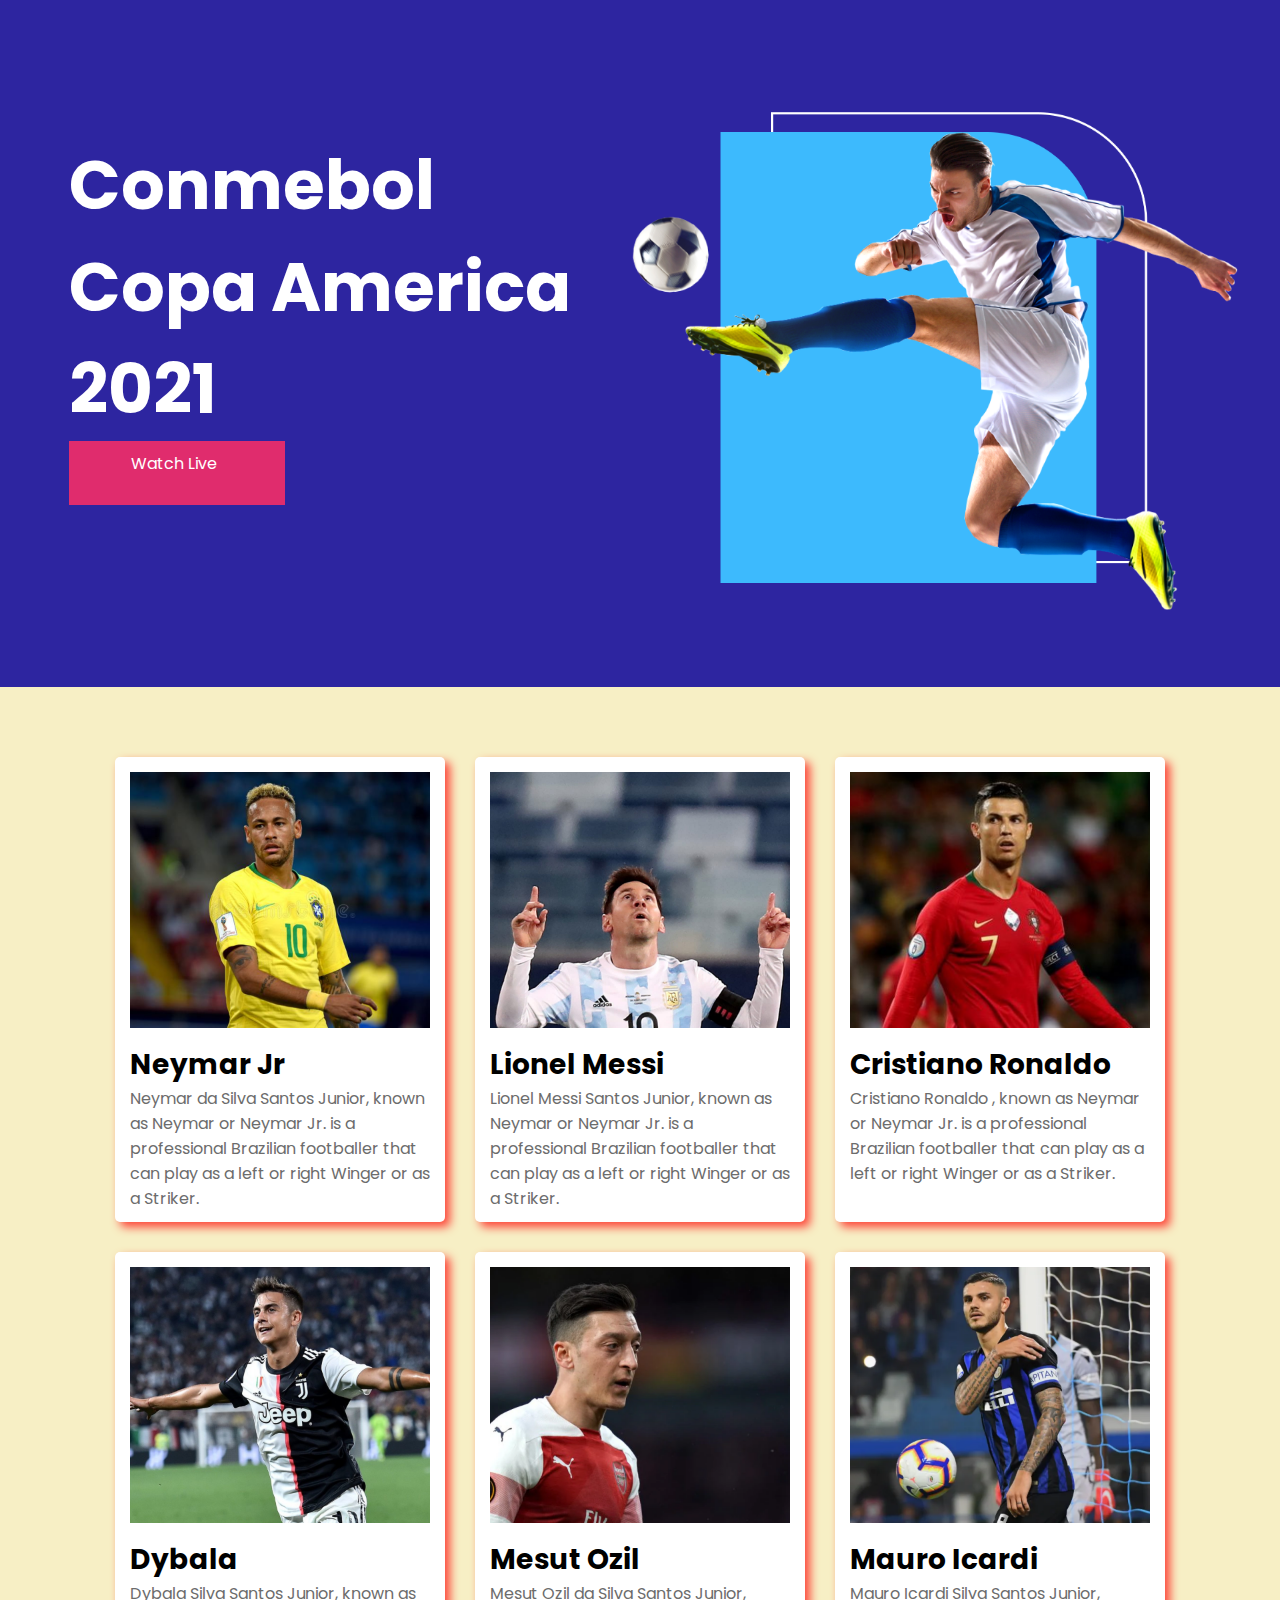
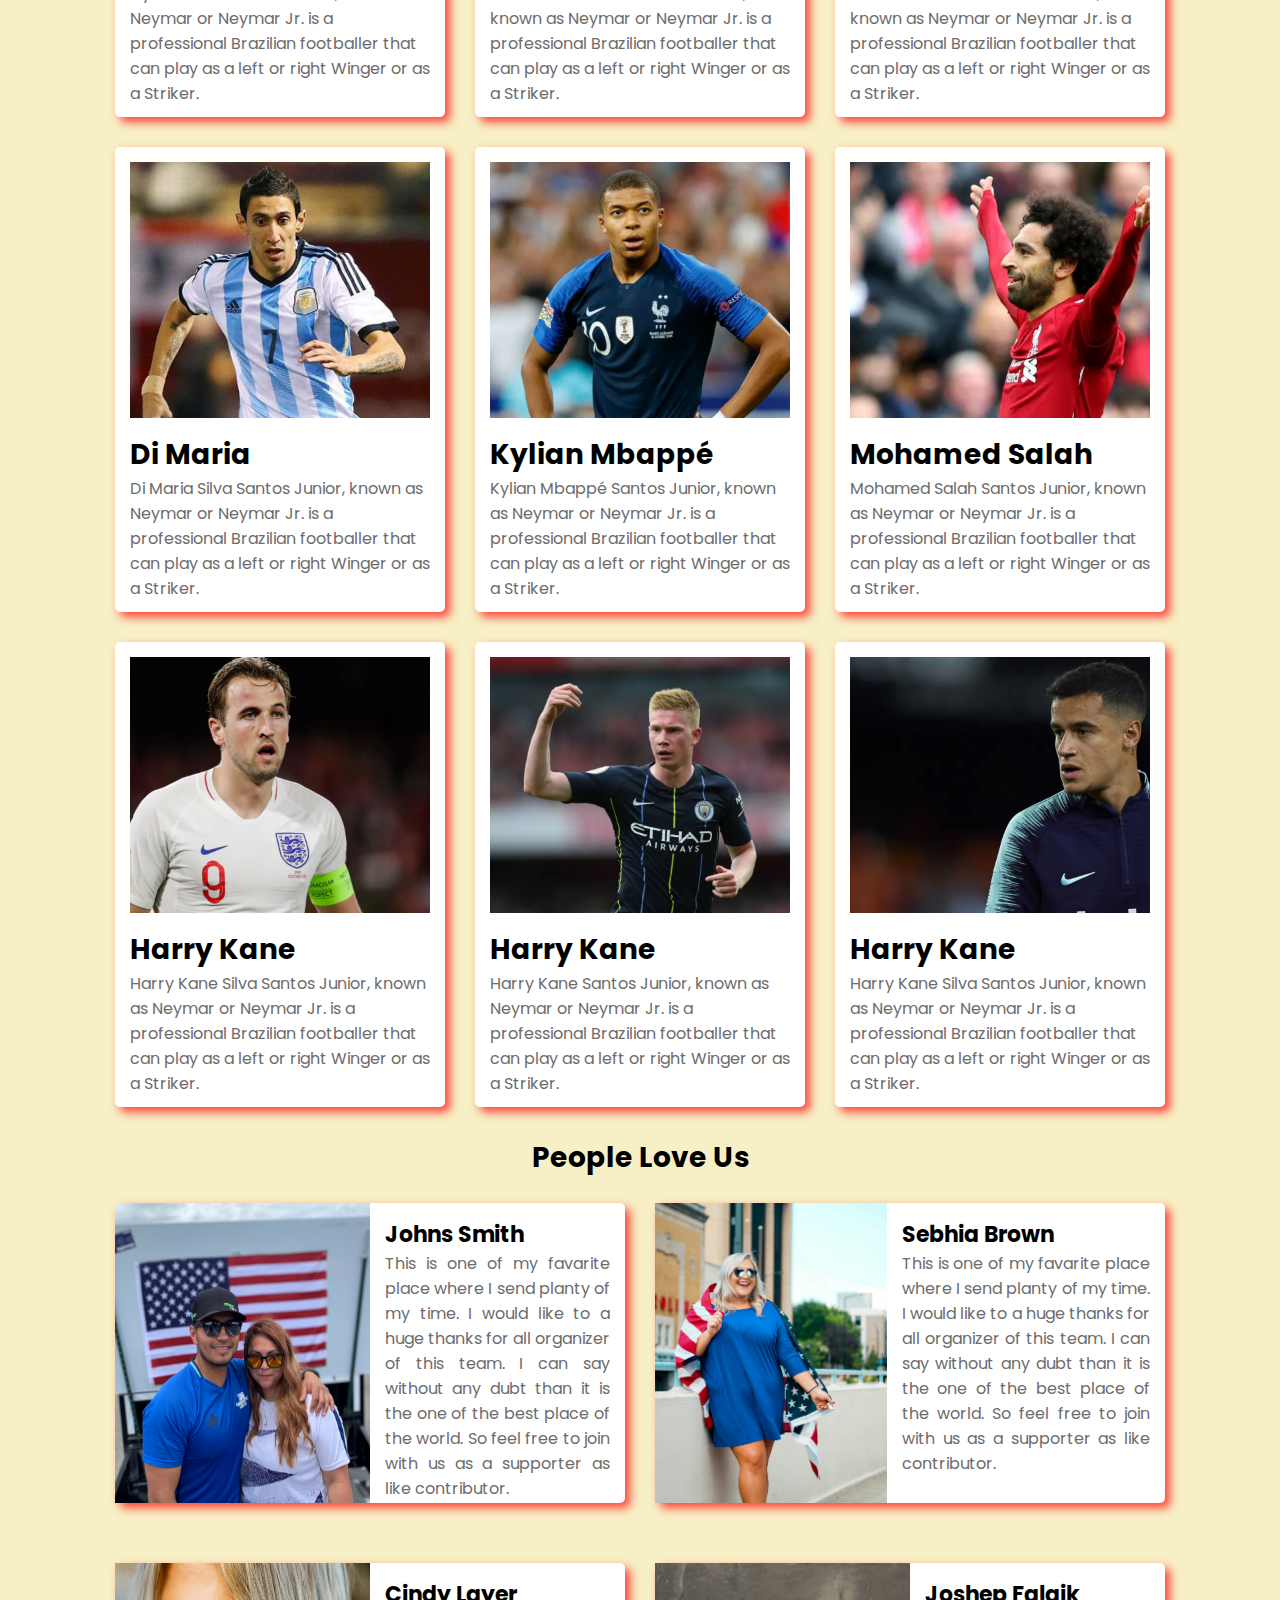
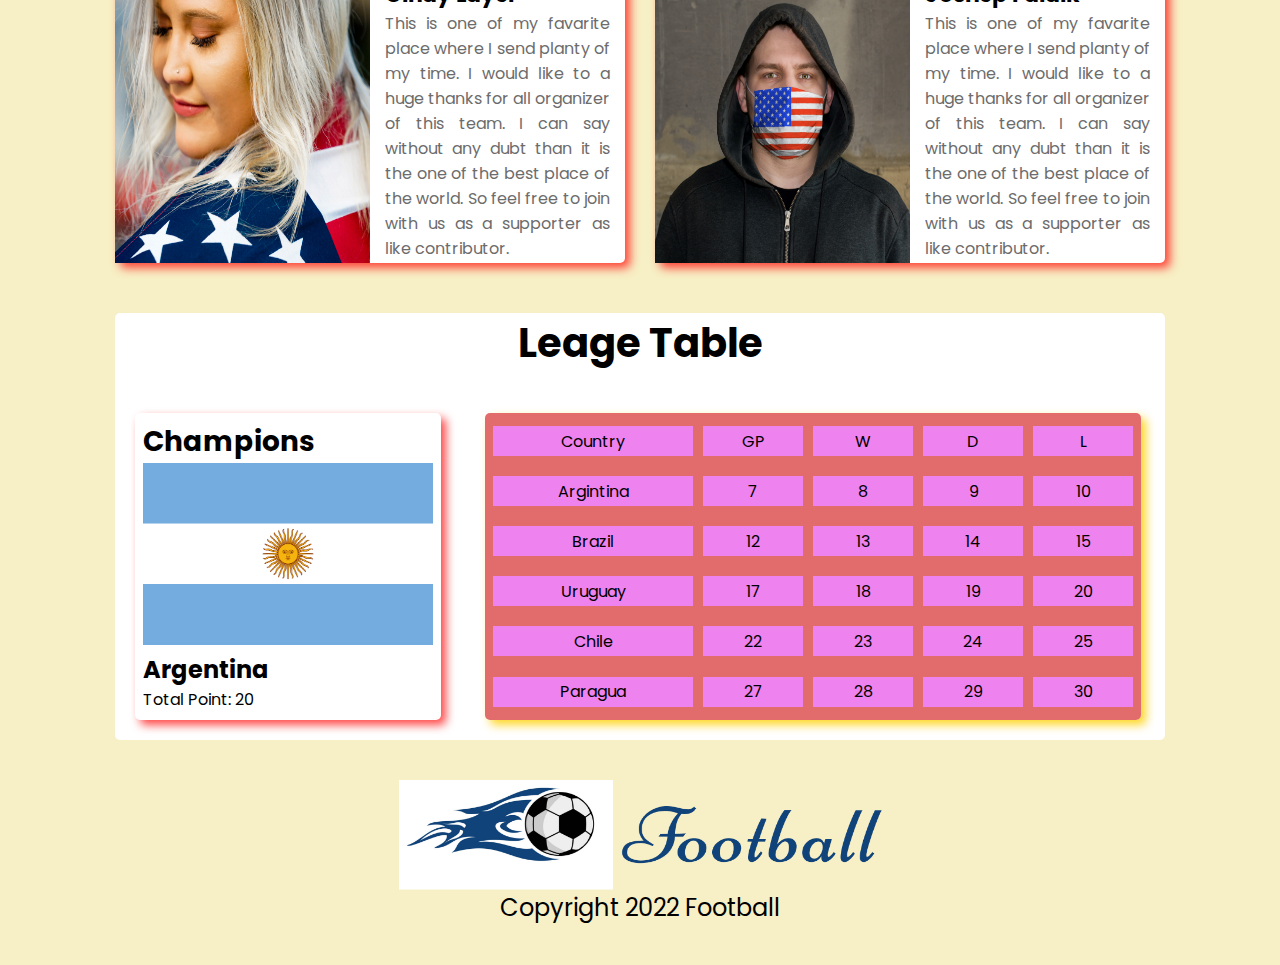
==== commit bf65863a: "Project Completed" ====
--- a/index.html
+++ b/index.html
@@ -182,32 +182,6 @@
             </div>
         </section>
 
-        <!----------------------------------- 
-        Highlights Section Starts From Here
-        ------------------------------------->
-        <section class="highlights">
-            <div class="container-2">
-                <div>
-                    <div class="highlights-left">
-                        <h1 class="title-2 title">All Highlights </h1>
-                        <h1 class="title-2">Copa America 2021</h1>
-                        <p class="highlights-text">Amet minim mollit non deserunt ullamco est sit
-                            aliqua dolor do amet sint. Velit officia consequat
-                            duis enim velit mollit. Exercitation veniam
-                            consequat sunt nostrud amet.
-                        </p>
-                    </div>
-                    <div class="btn">
-                        <a href="#">Watch Live </a>
-                        <span><i class="fas fa-arrow-right"></i></span>
-                    </div>
-                </div>
-                <div>
-                    <img class="hightlights-image" src="images/match.png" alt="Page heading photo">
-                </div>
-            </div>
-        </section>
-
         <!-------------------------------------- 
         Testimonial Section Starts From Here
         ---------------------------------------->
--- a/style.css
+++ b/style.css
@@ -105,58 +105,6 @@
 .player-review{
     font-weight: 400px;
     color: #6C6C6C;
-}
-/*--------------------------------- 
-Highlights Section Starts From Here
-----------------------------------*/
-.container-2{
-    margin-top: 20px;
-    padding-top: 50px;
-    width: 1050px;
-    height: 470px;
-    margin-left: 21%;
-    display: flex;
-    justify-content: space-between;
-    background-color: white;
-    border-radius: 5px;
-}
-.highlights-left {
-    padding-left:15px;
-}
-.highlights-left > h1 {
-    display:flex;
-    flex-direction: column;
-    font-weight: 700;
-    font-size: 48;
-    margin-bottom: 10px;
-}
-.title{
-    margin-top: 65px;
-}
-.highlights-text{
-    width: 384px;
-    margin-bottom: 20px;
-    margin-bottom: 24px;
-    color: #6C6C6C;
-    font-weight: 400px;
-}
-.btn{
-    height: 44px;
-    width: 168px;
-    background-color: #E02C6D;
-    color: white;
-    padding: 10px 24px 10px 24px;
-    text-align: center;
-}
-.btn > a {
-    text-decoration: none;
-    font-size: 16px;
-    color:white;
-    margin-right: 5px;
-}
-.hightlights-image {
-    width: 567px;
-    height: 427;
 }
 
 /*------------------------------------ 
@@ -301,6 +249,7 @@
         width: 100%;
         flex-wrap: wrap;
         height: auto;
+        justify-content: center;
     }
     .heading-image{
         margin-top: 50px;
@@ -310,23 +259,6 @@
         grid-template-columns: 1fr;
         justify-items: center;
     }
-    .container-2{
-        width: 100%;
-        /* flex-wrap: wrap; */
-        margin-top: 20px;
-        padding-top: 50px;
-        height: auto;
-        display: grid;
-        grid-template-columns: 1fr 1fr;
-        justify-items: center;
-        /* flex-direction: column;
-        justify-content: center; */
-    }
-    .hightlights-image {
-        width: 90%;
-        height: auto;
-        margin-top: 30px;
-    }
     .testimonial{
         width: 100%;
         grid-template-columns: 1fr;
@@ -340,7 +272,7 @@
     }
     .winner{
         width: 290px;
-        hight:auto;
+        height: auto;
         padding: 8px;
         margin:20px;
         border-radius: 5px;
@@ -349,5 +281,62 @@
     .gallery {
         width: 100%;
         height: auto;
-    }
+        display: grid;
+        grid-template-columns: 1fr;
+        justify-items: center;
+
+    }
+    .point-table{
+        width: 550px;
+        margin-left: 100px;
+        margin: 0 auto;
+
+    }
+  }
+
+
+  /*---------------------------------- 
+    Tablet Responsive Starts From Here
+    -----------------------------------*/
+
+    @media screen and (min-width: 689px) and (max-width: 992px) {
+        .container {
+            width: 100%;
+            height: auto;
+            justify-content: center;
+            transform:scale(0.75);
+        }
+        .cards{
+            width: 100%;
+            display: grid;
+            grid-template-columns: 1fr 1fr;
+            justify-items: center;
+        }
+        .testimonial{
+            width: 100%;
+            display: grid;
+            grid-template-columns: 1fr 1fr;
+            justify-items: center;
+        }
+        .last-grid{
+            width: 100%;
+            display: grid;
+            grid-template-columns: 1fr 1fr;
+            justify-items: center;
+        }
+        .last-grid {
+            width: 100%;
+            height: auto;
+            display: grid;
+            grid-template-columns: 1fr 1fr;
+            justify-items: center;
+        }
+        .point-table{
+            width: 475px;
+            margin-left: 100px;
+            margin: 0 auto;
+    
+        }
+
+
   }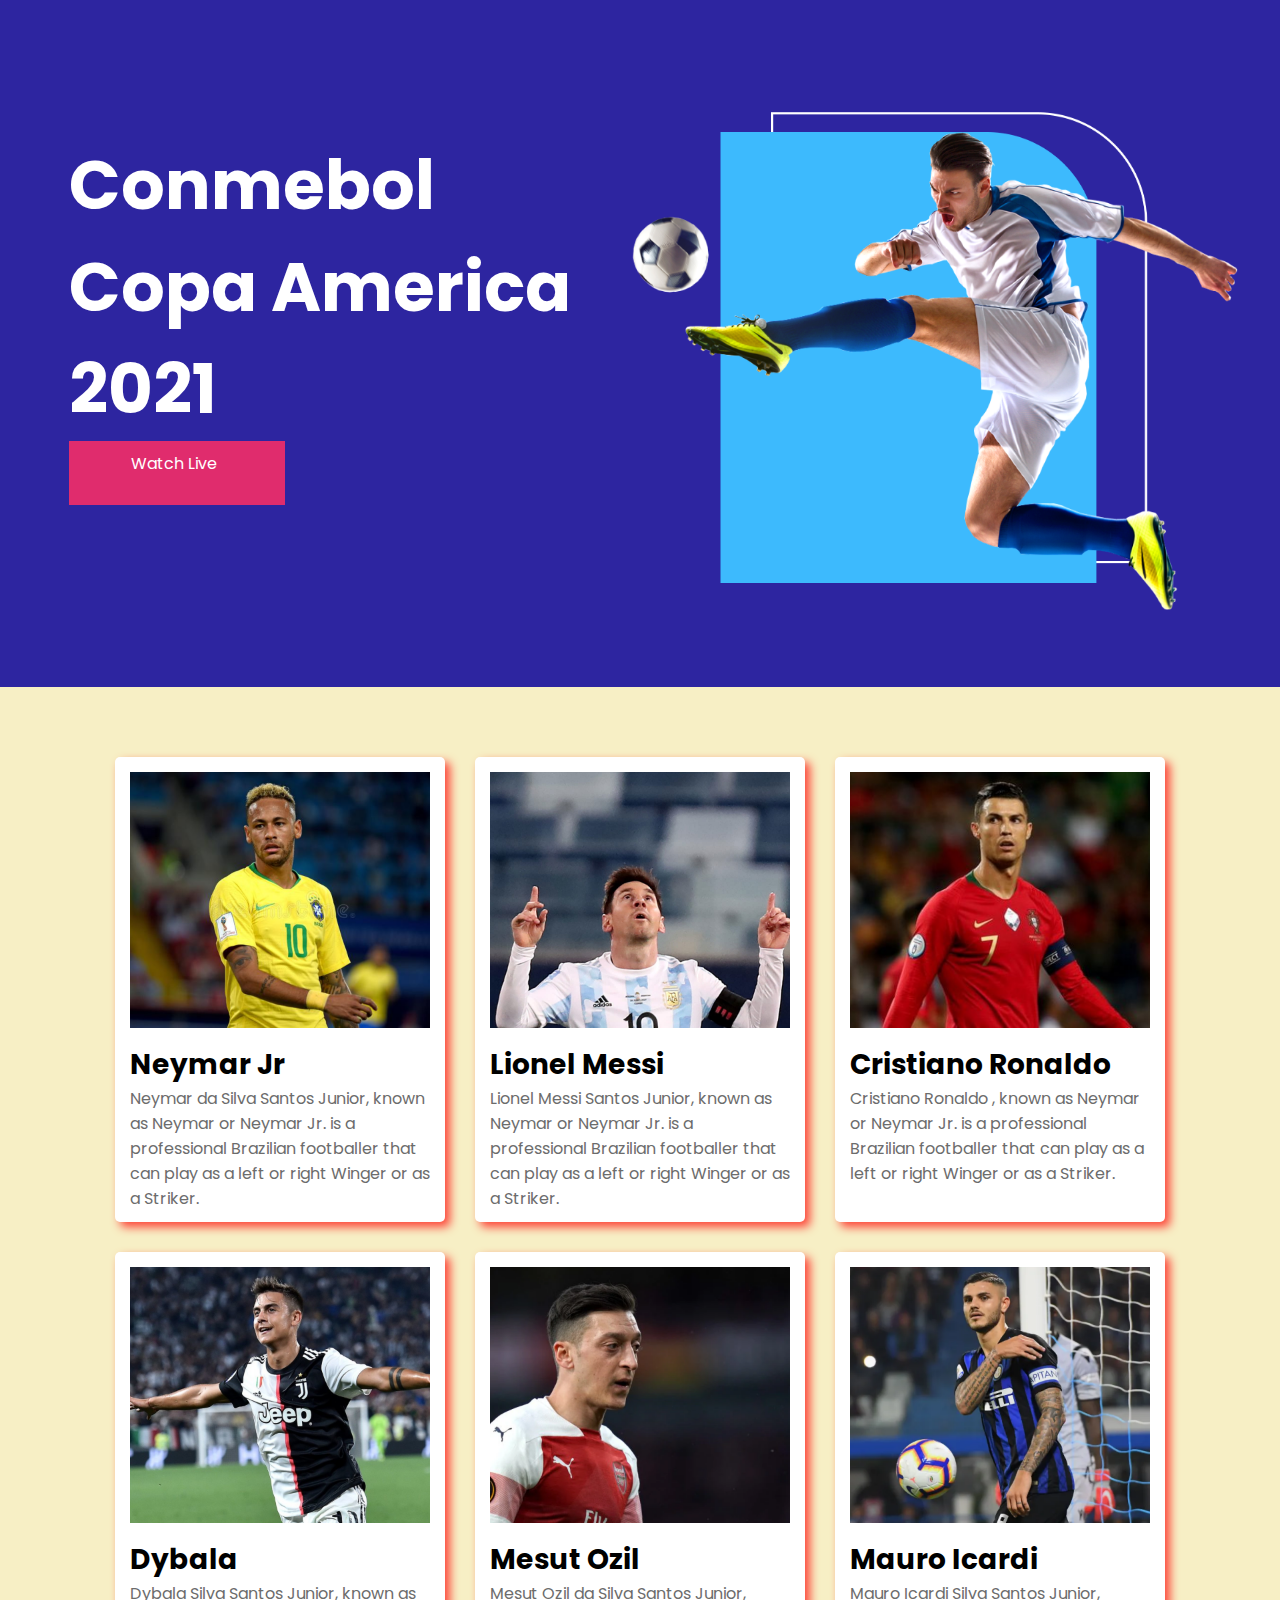
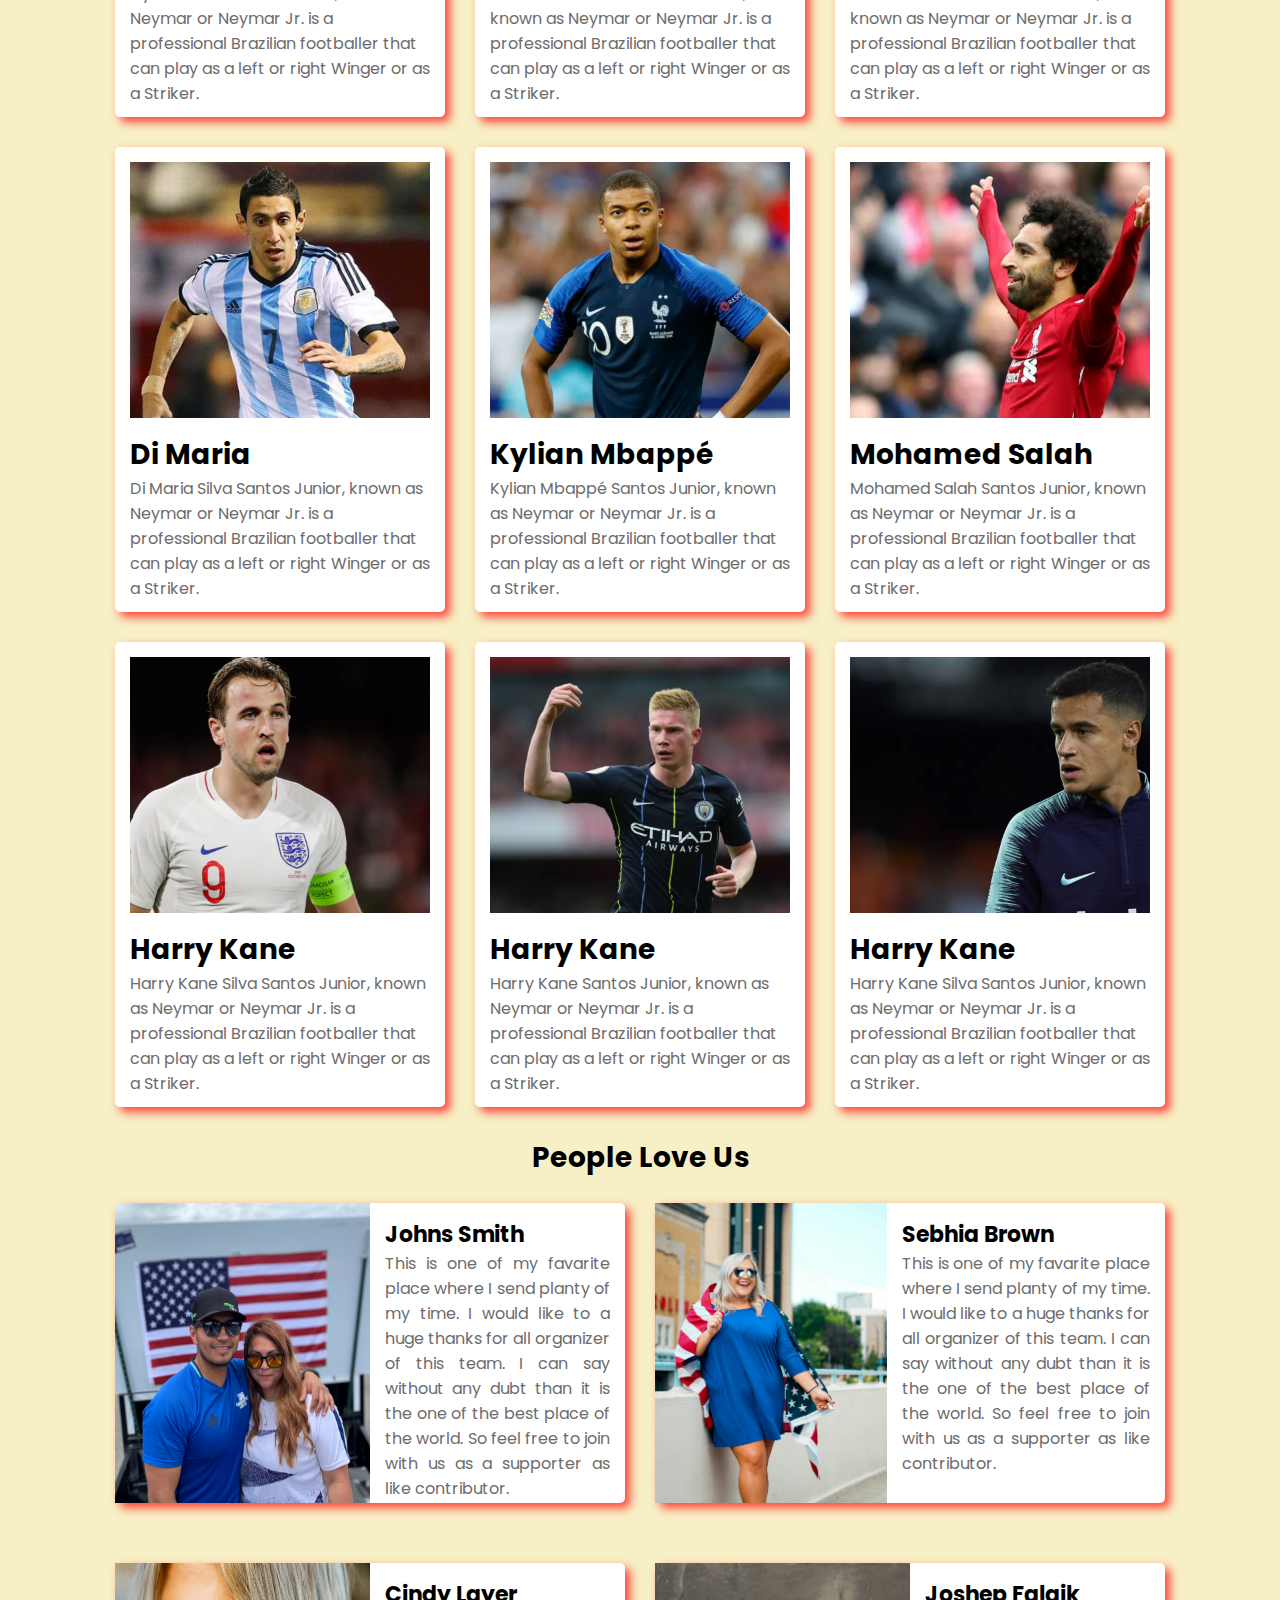
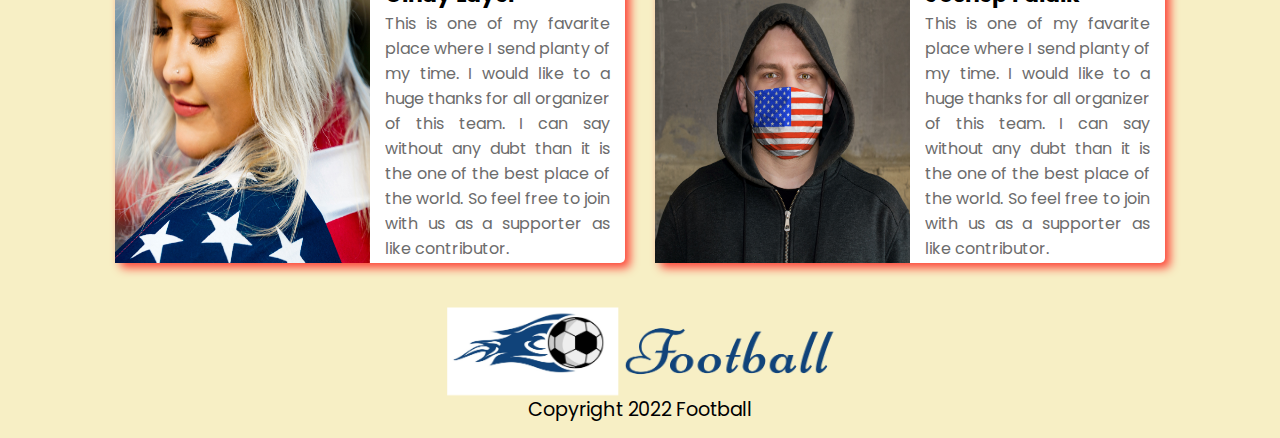
==== commit 2866b56f: "Modifecation done" ====
--- a/index.html
+++ b/index.html
@@ -191,7 +191,7 @@
 
         <section class="testimonial">
             <div class="container-3">
-                <img src="images/testimonal/meet-1.jpg" alt="">
+                <img class="testi-image" src="images/testimonal/meet-1.jpg" alt="">
                 <div class="testi-info">
                     <h1 class="testi-name">Johns Smith</h1>
                     <p class="testi-about"> This is one of my favarite place where I send planty of my time. I would
@@ -241,6 +241,7 @@
         ---------------------------------------->
         <section class="gallery">
             <h1 class="section-hading-4"> Leage Table </h1>
+            <br>
             <div class="last-grid">
                 <div class="winner">
                     <h1 class="winner-1"> Champions</h1>
--- a/style.css
+++ b/style.css
@@ -87,7 +87,7 @@
 }
 /* .single-card:hover .single-card{
     border: 1px solid red; */
-}
+
 .player-iamge{
     width: 300px;
     height: 256px;
@@ -176,7 +176,7 @@
 }
 .winner{
     width: 290px;
-    hight:auto;
+    height: auto;
     padding: 8px;
     margin:20px;
     border-radius: 5px;
@@ -251,8 +251,21 @@
         height: auto;
         justify-content: center;
     }
+    .container > div{
+        display: flex;
+        flex-direction: column;
+        align-items: center;
+        margin-left:20px;
+    }
+    .heading-title{
+        font-size: 32px;
+        font-weight: 700;
+        color: white;
+    }
     .heading-image{
         margin-top: 50px;
+        width: 75%;
+        height: auto;
     }
     .cards{
         width: 100%;
@@ -260,83 +273,147 @@
         justify-items: center;
     }
     .testimonial{
-        width: 100%;
+        width: 90%;
+        display: grid;
         grid-template-columns: 1fr;
         justify-items: center;
     }
-
+    .container-3{
+        width: 100%;
+        height: auto;
+        display: grid;
+        grid-template-columns: 1fr; 
+        justify-items: center;
+    }
+    .testi-about{
+        overflow: hidden;
+        flex-grow: 1;
+    }
     .last-grid{
         width: 100%;
+        display: grid;
         grid-template-columns: 1fr;
         justify-items: center;
     }
     .winner{
-        width: 290px;
+        width: 200px;
+        padding:5%;
         height: auto;
         padding: 8px;
-        margin:20px;
         border-radius: 5px;
         box-shadow: 5px 5px 10px rgba(255, 0, 0, 0.719);
     }
+    .section-hading-4{
+        width: 100%;
+        height: auto;
+        padding:5%;
+        margin: 0px;
+        font-size: 24px;
+    }
     .gallery {
-        width: 100%;
+        width: 95%;
         height: auto;
         display: grid;
         grid-template-columns: 1fr;
         justify-items: center;
-
     }
     .point-table{
-        width: 550px;
-        margin-left: 100px;
+        width: 80%;
         margin: 0 auto;
-
+    }
+    .main-footer{
+        transform:scale(0.60);
+        margin:0 auto;
     }
   }
 
 
   /*---------------------------------- 
-    Tablet Responsive Starts From Here
-    -----------------------------------*/
-
-    @media screen and (min-width: 689px) and (max-width: 992px) {
-        .container {
-            width: 100%;
-            height: auto;
-            justify-content: center;
-            transform:scale(0.75);
-        }
-        .cards{
-            width: 100%;
-            display: grid;
-            grid-template-columns: 1fr 1fr;
-            justify-items: center;
-        }
-        .testimonial{
-            width: 100%;
-            display: grid;
-            grid-template-columns: 1fr 1fr;
-            justify-items: center;
-        }
-        .last-grid{
-            width: 100%;
-            display: grid;
-            grid-template-columns: 1fr 1fr;
-            justify-items: center;
-        }
-        .last-grid {
-            width: 100%;
-            height: auto;
-            display: grid;
-            grid-template-columns: 1fr 1fr;
-            justify-items: center;
-        }
-        .point-table{
-            width: 475px;
-            margin-left: 100px;
-            margin: 0 auto;
-    
-        }
-
-
-  }+Tablet Responsive Starts From Here
+-----------------------------------*/
+
+@media only screen and (min-width:689px) and (max-width: 992px)  {
+    .container {
+        width: 100%;
+        flex-wrap: wrap;
+        height: auto;
+        justify-content: center;
+    }
+    /* .container > div{
+        display: flex;
+        flex-direction: column;
+        align-items: center;
+        margin-left:20px;
+    } */
+    .heading-title{
+        font-size: 32px;
+        font-weight: 700;
+        color: white;
+    }
+    /* .heading-image{
+        margin-top: 50px;
+        width: 75%;
+        height: auto;
+    } */
+    .cards{
+        width: 100%;
+        grid-template-columns: 1fr 1fr;
+        justify-items: center;
+    }
+    .testimonial{
+        width: 85%;
+        display: grid;
+        grid-template-columns: 1fr;
+        justify-items: center;
+    }
+    /* .container-3{
+        width: 100%;
+        height: auto;
+        display: grid;
+        grid-template-columns: 1fr; 
+        justify-items: center;
+    } */
+    .testi-about{
+        overflow: hidden;
+        flex-grow: 1;
+    }
+    /* .last-grid{
+        max-width: 100%;
+        transform: scale(0.80);
+        display: grid;
+        justify-items: center;
+    }
+    .winner{
+        max-width: 200px;
+        height: auto;
+        border-radius: 5px;
+        box-shadow: 5px 5px 10px rgba(255, 0, 0, 0.719);
+    }
+    .section-hading-4{
+        width: 100%;
+        height: auto;
+        padding:5%;
+        margin: 0px;
+        font-size: 42px; */
+    }
+    .gallery {
+        display: none;
+        /* width: 95%;
+        height: auto;
+        display: grid;
+        grid-template-columns: 1fr 1fr;
+        justify-items: center; */
+    }
+    /* .point-table{
+        width: 80%;
+        margin: 0 auto;
+    } */
+    .main-footer{
+        transform:scale(0.80);
+        margin:0 auto;
+    }
+  }
+
+                    /* -----------------------
+                                The END 
+                    --------------------------*/